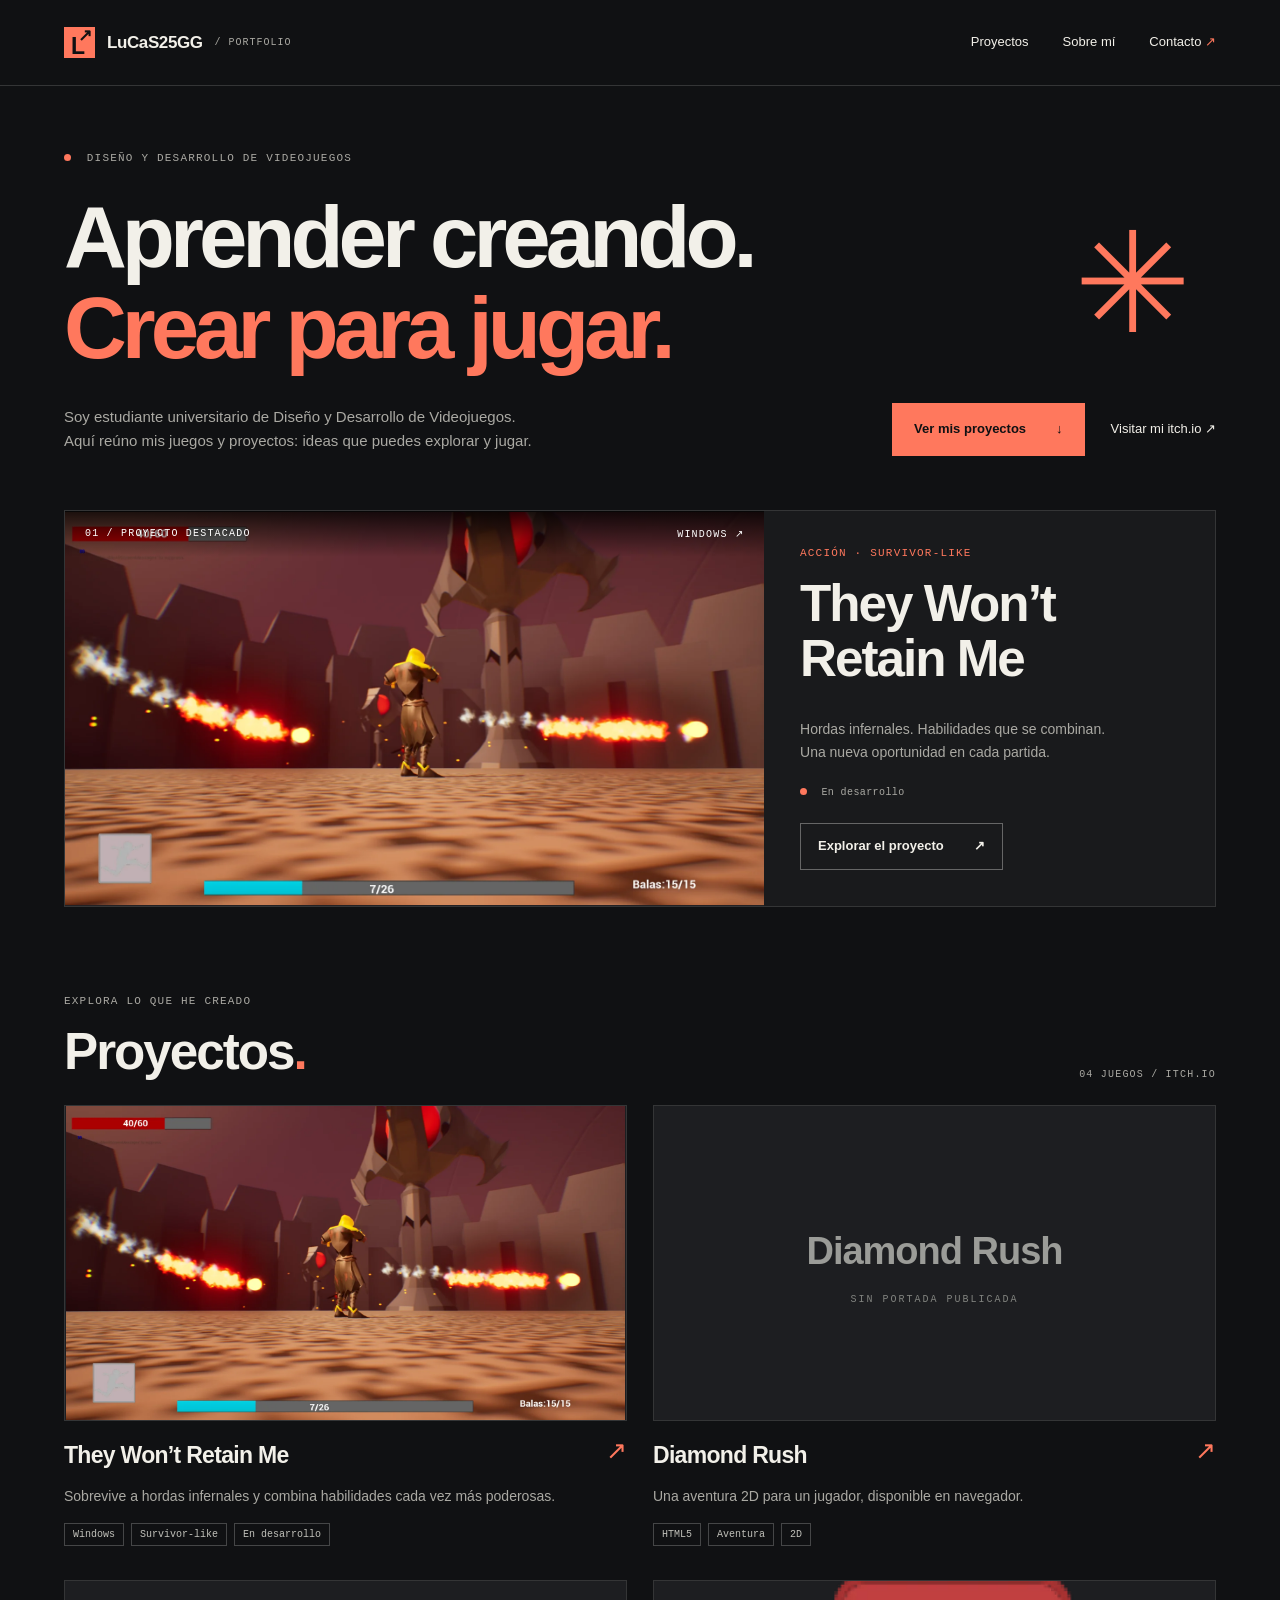
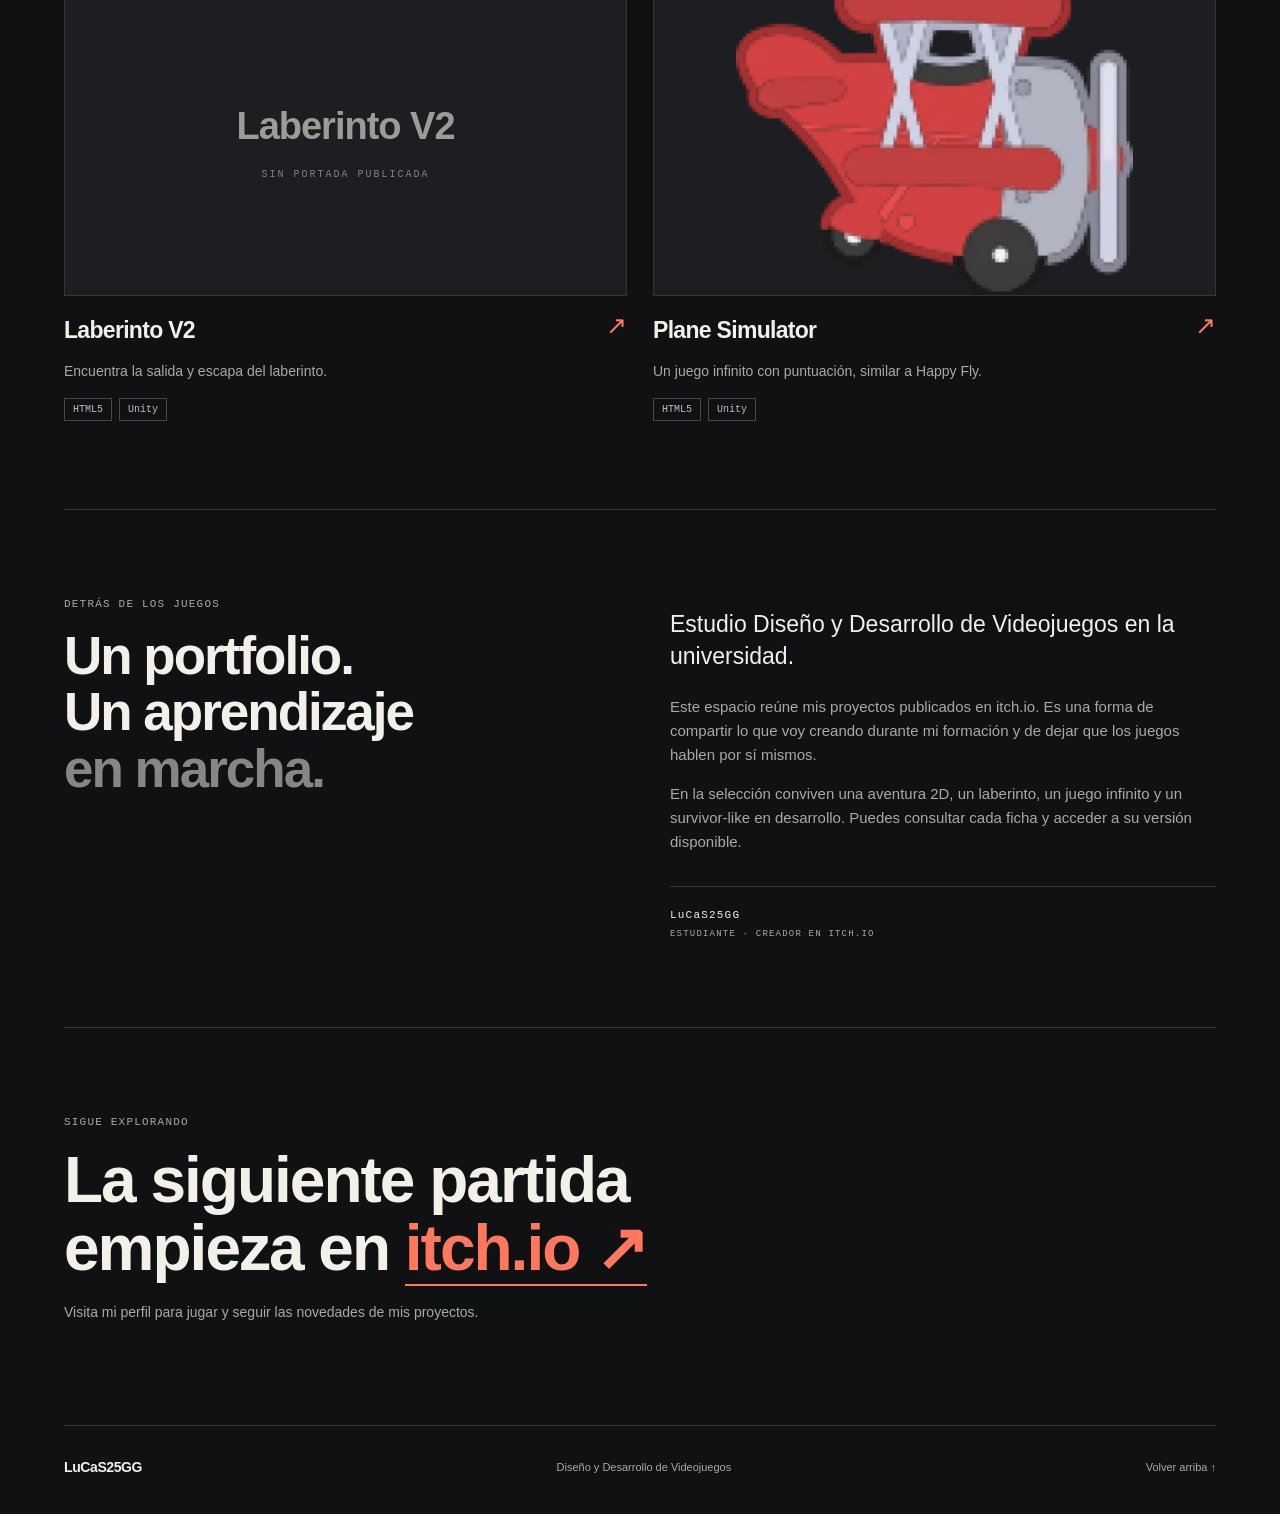
==== index.html @ 10684ffc "Add files via upload" ====
<!doctype html><html lang="es"><head><meta charset="utf-8"><meta name="viewport" content="width=device-width, initial-scale=1"><meta name="theme-color" content="#101113"><title>LuCaS25GG — Diseño y Desarrollo de Videojuegos</title><meta name="description" content="Portfolio de LuCaS25GG, estudiante universitario de Diseño y Desarrollo de Videojuegos. Explora cuatro proyectos y juega en itch.io."><meta property="og:title" content="LuCaS25GG — Portfolio de videojuegos"><meta property="og:description" content="Juegos, ideas y un proceso de aprendizaje en marcha."><meta property="og:type" content="website"><meta property="og:image" content="https://img.itch.zone/aW1nLzI3NTM2OTYxLnBuZw==/315x250%23c/veVWFC.png"><link rel="stylesheet" href="style.css"><script defer src="projects.js"></script><script defer src="app.js"></script></head><body>
<a class="skip" href="#main">Saltar al contenido</a><header><a class="brand" href="#inicio" aria-label="LuCaS25GG, inicio"><span class="mark">L<span>↗</span></span> LuCaS25GG<span class="brand-sub"> / PORTFOLIO</span></a><nav aria-label="Principal"><a href="#proyectos">Proyectos</a><a href="#sobre-mi">Sobre mí</a><a href="#contacto">Contacto <span>↗</span></a></nav></header>
<main id="main"><section id="inicio" class="hero"><div class="eyebrow"><span class="dot"></span> DISEÑO Y DESARROLLO DE VIDEOJUEGOS</div><div class="hero-line"><h1>Aprender creando.<br><em>Crear para jugar.</em></h1><span class="hero-symbol" aria-hidden="true">✳</span></div><div class="hero-bottom"><p>Soy estudiante universitario de Diseño y Desarrollo de Videojuegos. Aquí reúno mis juegos y proyectos: ideas que puedes explorar y jugar.</p><div class="actions"><a class="button" href="#proyectos">Ver mis proyectos <span>↓</span></a><a class="text-link" href="https://lucas25gg.itch.io/" target="_blank" rel="noopener">Visitar mi itch.io ↗</a></div></div></section>
<section class="featured" aria-labelledby="featured-title"><div class="feature-image"><img src="assets/retain.webp" alt="Captura de They Won’t Retain Me" fetchpriority="high"><div class="image-label"><span>01 / PROYECTO DESTACADO</span><span>WINDOWS ↗</span></div></div><div class="feature-copy"><div class="eyebrow">ACCIÓN · SURVIVOR-LIKE</div><h2 id="featured-title">They Won’t <br>Retain Me</h2><p>Hordas infernales. Habilidades que se combinan. Una nueva oportunidad en cada partida.</p><div class="status"><span class="dot"></span> En desarrollo</div><a class="button secondary" href="#proyecto/they-wont-retain-me">Explorar el proyecto <span>↗</span></a></div></section>
<section id="proyectos" class="section"><div class="section-head"><div><div class="eyebrow">EXPLORA LO QUE HE CREADO</div><h2>Proyectos<span class="accent">.</span></h2></div><span class="counter">04 JUEGOS / ITCH.IO</span></div><div id="project-grid" class="grid"></div></section>
<section id="sobre-mi" class="about section"><div><div class="eyebrow">DETRÁS DE LOS JUEGOS</div><h2>Un portfolio. <br>Un aprendizaje <br><span class="muted">en marcha.</span></h2></div><div class="about-text"><p class="lead">Estudio Diseño y Desarrollo de Videojuegos en la universidad.</p><p>Este espacio reúne mis proyectos publicados en itch.io. Es una forma de compartir lo que voy creando durante mi formación y de dejar que los juegos hablen por sí mismos.</p><p>En la selección conviven una aventura 2D, un laberinto, un juego infinito y un survivor-like en desarrollo. Puedes consultar cada ficha y acceder a su versión disponible.</p><div class="about-label">LuCaS25GG <span>ESTUDIANTE · CREADOR EN ITCH.IO</span></div></div></section>
<section id="contacto" class="contact section"><div class="eyebrow">SIGUE EXPLORANDO</div><h2>La siguiente partida<br>empieza en <a href="https://lucas25gg.itch.io/" target="_blank" rel="noopener">itch.io ↗</a></h2><p>Visita mi perfil para jugar y seguir las novedades de mis proyectos.</p></section></main><footer><a class="brand" href="#inicio">LuCaS25GG</a><span>Diseño y Desarrollo de Videojuegos</span><a href="#inicio">Volver arriba ↑</a></footer>
<dialog id="detail" aria-labelledby="detail-title"><button id="close-detail" class="close" aria-label="Cerrar detalle">Cerrar ×</button><div id="detail-content"></div></dialog></body></html>
---- style.css ----
:root{--bg:#101113;--panel:#191a1c;--text:#f2f0e9;--muted:#aaa9a3;--accent:#ff785d;--line:#343536}*{box-sizing:border-box}html{scroll-behavior:smooth;scroll-padding-top:100px}body{margin:0;background:var(--bg);color:var(--text);font-family:Arial,Helvetica,sans-serif;line-height:1.6}a{color:inherit;text-decoration:none}button{font:inherit}a,button{touch-action:manipulation}a:focus-visible,button:focus-visible{outline:3px solid var(--accent);outline-offset:6px}.skip{position:fixed;left:20px;top:-80px;background:var(--accent);color:#101113;z-index:20;padding:10px}.skip:focus{top:10px}header{max-width:1400px;margin:auto;padding:27px 5%;display:flex;align-items:center;justify-content:space-between;border-bottom:1px solid var(--line)}.brand{font-weight:700;font-size:17px;display:flex;align-items:center;gap:12px;letter-spacing:-.4px}.brand-sub{font:10px monospace;color:var(--muted);letter-spacing:1px}.mark{display:inline-block;background:var(--accent);color:var(--bg);width:31px;height:31px;padding:1px 7px;font-size:23px;position:relative}.mark span{position:absolute;right:3px;top:-5px;font-size:17px}nav{display:flex;gap:34px;font-size:13px}nav a:hover,.text-link:hover{color:var(--accent)}nav span{color:var(--accent)}main{max-width:1400px;margin:auto;padding:0 5%}.hero{padding:66px 0 54px}.eyebrow,.counter,.image-label,.status,.about-label{font:11px monospace;letter-spacing:1.2px}.eyebrow{color:var(--muted)}.dot{width:7px;height:7px;background:var(--accent);display:inline-block;border-radius:50%;margin-right:8px}.hero-line{display:flex;justify-content:space-between;align-items:center}h1{font-size:clamp(45px,6.8vw,94px);line-height:1.04;letter-spacing:-5px;font-weight:600;margin:28px 0 30px}h1 em{font-style:normal;color:var(--accent)}.hero-symbol{font-size:140px;color:var(--accent);line-height:1;margin-right:25px}.hero-bottom{display:flex;justify-content:space-between;align-items:center;gap:40px}.hero-bottom p{max-width:480px;color:var(--muted);font-size:15px;margin:0}.actions{display:flex;gap:26px;align-items:center;flex-shrink:0}.button{display:inline-flex;align-items:center;justify-content:space-between;gap:30px;background:var(--accent);color:var(--bg);padding:15px 21px;font-size:13px;font-weight:700;border:1px solid var(--accent);transition:background .2s}.button:hover{background:#ffa28e}.text-link{font-size:13px}.featured{display:grid;grid-template-columns:1.55fr 1fr;background:var(--panel);border:1px solid var(--line)}.feature-image{position:relative;min-width:0;background:#242022;display:flex;align-items:center;overflow:hidden}.feature-image>img{display:block;width:100%;height:auto}.image-label{position:absolute;left:0;right:0;top:0;padding:17px 20px;background:linear-gradient(#000c,transparent);display:flex;justify-content:space-between;color:#fff;font-size:10px}.feature-copy{padding:36px;display:flex;flex-direction:column;align-items:flex-start}.feature-copy .eyebrow{color:var(--accent)}h2{font-size:clamp(32px,4vw,52px);line-height:1.07;letter-spacing:-2px;margin:18px 0}.feature-copy p{font-size:14px;color:var(--muted);max-width:310px}.status{font-size:10px;color:var(--muted);margin:10px 0 25px;letter-spacing:.4px}.secondary{background:transparent;color:var(--text);border-color:#666;padding:12px 17px;margin-top:auto}.secondary:hover{background:#343434}.section{padding:88px 0;border-bottom:1px solid var(--line)}.section-head{display:flex;align-items:flex-end;justify-content:space-between;margin-bottom:25px}.section-head h2{margin-bottom:0}.accent{color:var(--accent)}.counter{color:var(--muted);font-size:10px}.grid{display:grid;grid-template-columns:repeat(2,minmax(0,1fr));gap:34px 26px}.project-card .visual{aspect-ratio:16/9;background:#1d1e21;overflow:hidden;display:flex;align-items:center;justify-content:center;border:1px solid var(--line);position:relative}.visual img{width:100%;height:100%;object-fit:contain;transition:transform .3s}.project-card:hover img{transform:scale(1.025)}.visual .no-cover{font-size:clamp(22px,3vw,38px);font-weight:700;letter-spacing:-1px;color:#9b9c98}.no-cover small{display:block;font:10px monospace;text-align:center;letter-spacing:2px;margin-top:12px;color:#81837f}.project-top{display:flex;justify-content:space-between;gap:10px;align-items:center}.project-top h3{font-size:23px;letter-spacing:-.7px;margin:16px 0 5px}.project-top span{color:var(--accent);font-size:25px}.project-card p{font-size:14px;color:var(--muted);margin:6px 0 15px}.tags{display:flex;gap:7px;flex-wrap:wrap}.tag{font:10px monospace;padding:5px 8px;border:1px solid #454647;color:#c1c1ba}.about{display:grid;grid-template-columns:1fr 1fr;gap:60px}.about h2{font-size:53px}.muted{color:#858782}.about-text{padding-top:10px;color:var(--muted);font-size:15px}.about-text .lead{font-size:23px;color:var(--text);line-height:1.4;margin-top:0}.about-label{border-top:1px solid var(--line);padding-top:22px;margin-top:32px;color:var(--text)}.about-label span{display:block;color:var(--muted);font-size:9px;margin-top:8px}.contact h2{font-size:clamp(32px,5vw,65px)}.contact h2 a{color:var(--accent);border-bottom:2px solid var(--accent)}.contact p{color:var(--muted);font-size:14px}footer{max-width:1400px;margin:auto;padding:30px 5%;display:flex;justify-content:space-between;align-items:center;gap:20px;font-size:11px;color:var(--muted)}footer .brand{color:var(--text);font-size:14px}dialog{background:var(--bg);color:var(--text);border:1px solid #555;width:min(900px,94vw);max-height:90vh;padding:35px}dialog::backdrop{background:#000b;backdrop-filter:blur(7px)}.close{display:block;margin-left:auto;background:none;color:var(--text);border:1px solid #666;padding:7px 14px;cursor:pointer}dialog h2{margin-top:24px}dialog p{color:var(--muted)}dialog img{display:block;max-width:100%;height:auto;margin:20px auto}.detail-section{border-top:1px solid var(--line);padding-top:12px;margin-top:25px}.detail-section h3{font-size:17px}.detail-links{display:flex;gap:20px;align-items:center;flex-wrap:wrap;margin-top:25px}@media(max-width:850px){h1{letter-spacing:-3px}.hero-symbol{font-size:90px}.hero-bottom{align-items:flex-start;flex-direction:column;gap:23px}.featured{grid-template-columns:1fr}.feature-copy{padding:27px}.feature-copy h2 br{display:none}.feature-copy p{max-width:none}.about{gap:35px}.about h2{font-size:40px}.brand-sub{display:none}}@media(max-width:560px){header{padding:20px 5%}nav{gap:16px;font-size:11px}.brand{font-size:14px;gap:7px}.mark{display:none}.hero{padding-top:40px}h1{font-size:45px;letter-spacing:-2.6px}.hero-symbol{display:none}.eyebrow{font-size:9px}.actions{gap:20px;flex-wrap:wrap}.button{font-size:12px}.grid,.about{grid-template-columns:1fr}.section{padding:55px 0}.counter{font-size:8px}.section-head h2{font-size:37px}.about h2 br{display:none}.about h2{font-size:39px}footer{flex-wrap:wrap}footer>span{order:3;width:100%}dialog{padding:20px}.image-label{font-size:8px}}@media(prefers-reduced-motion:reduce){html{scroll-behavior:auto}*{transition:none!important}}
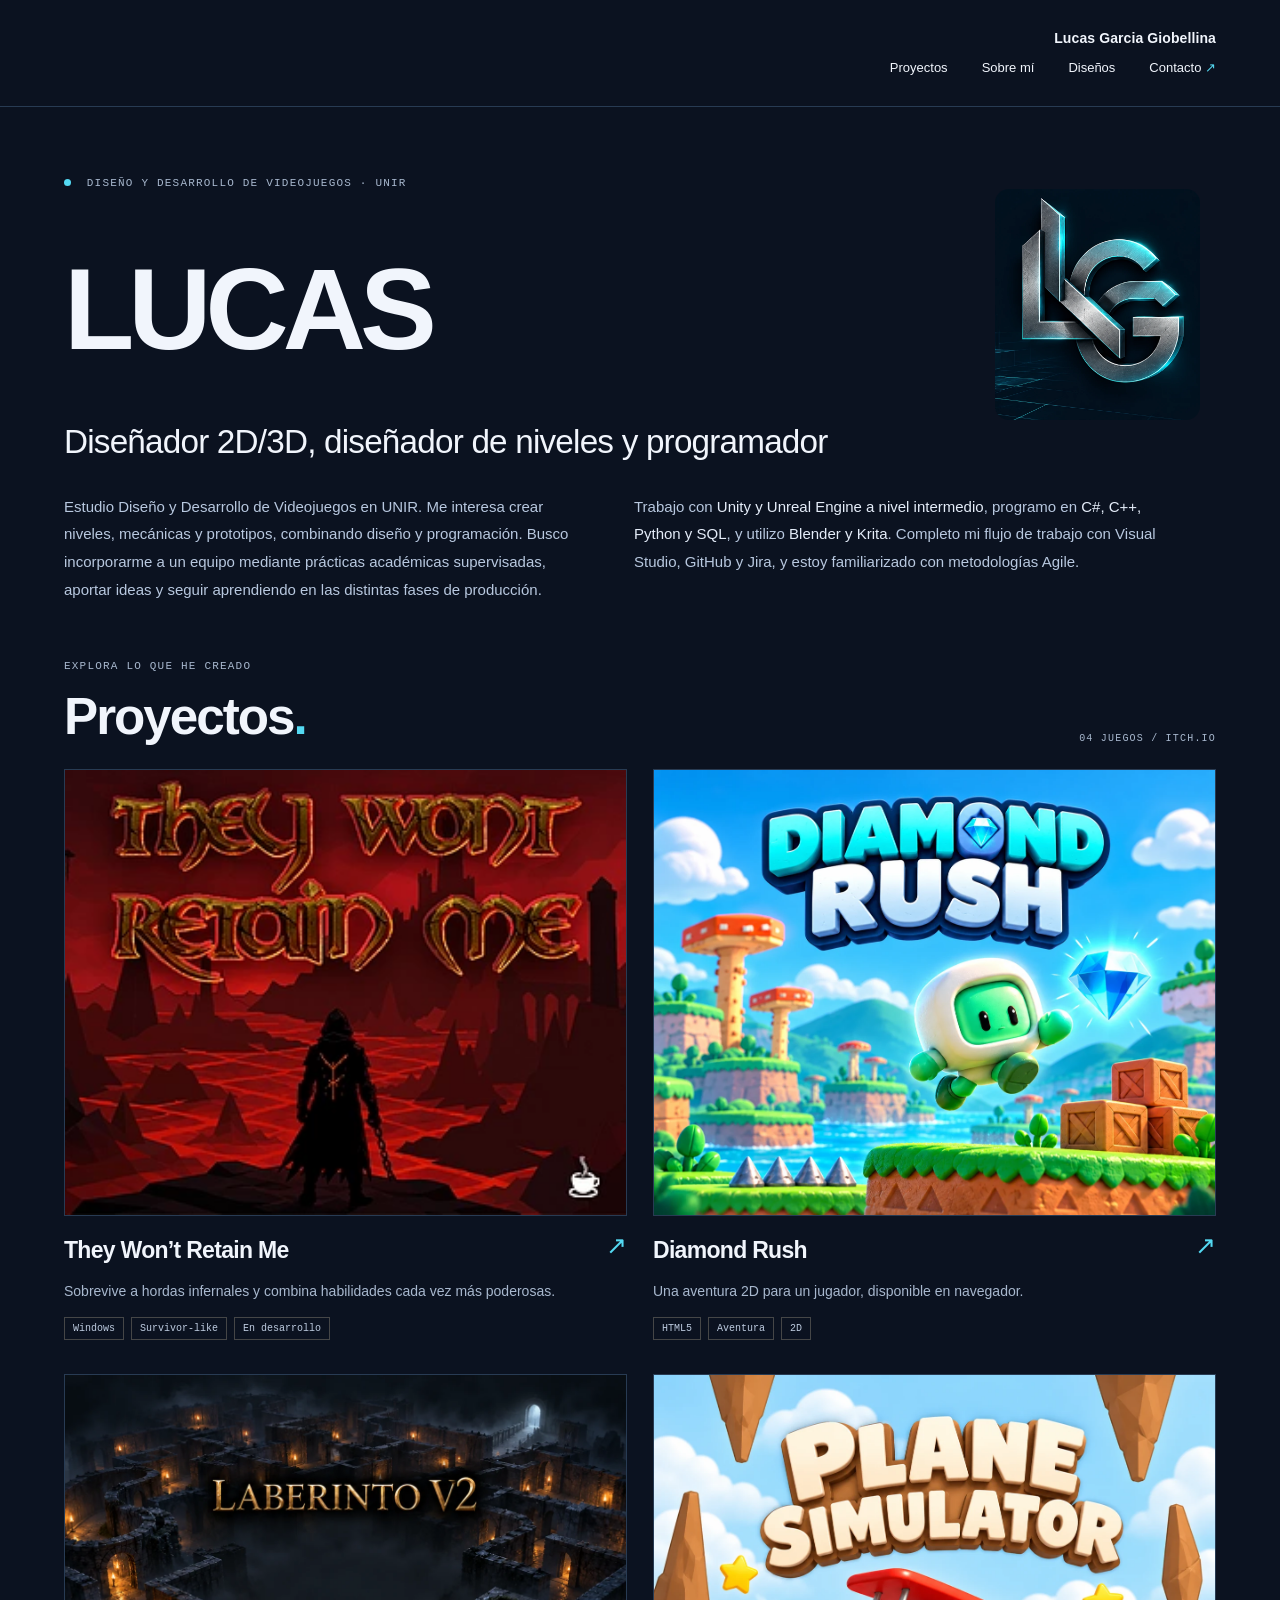
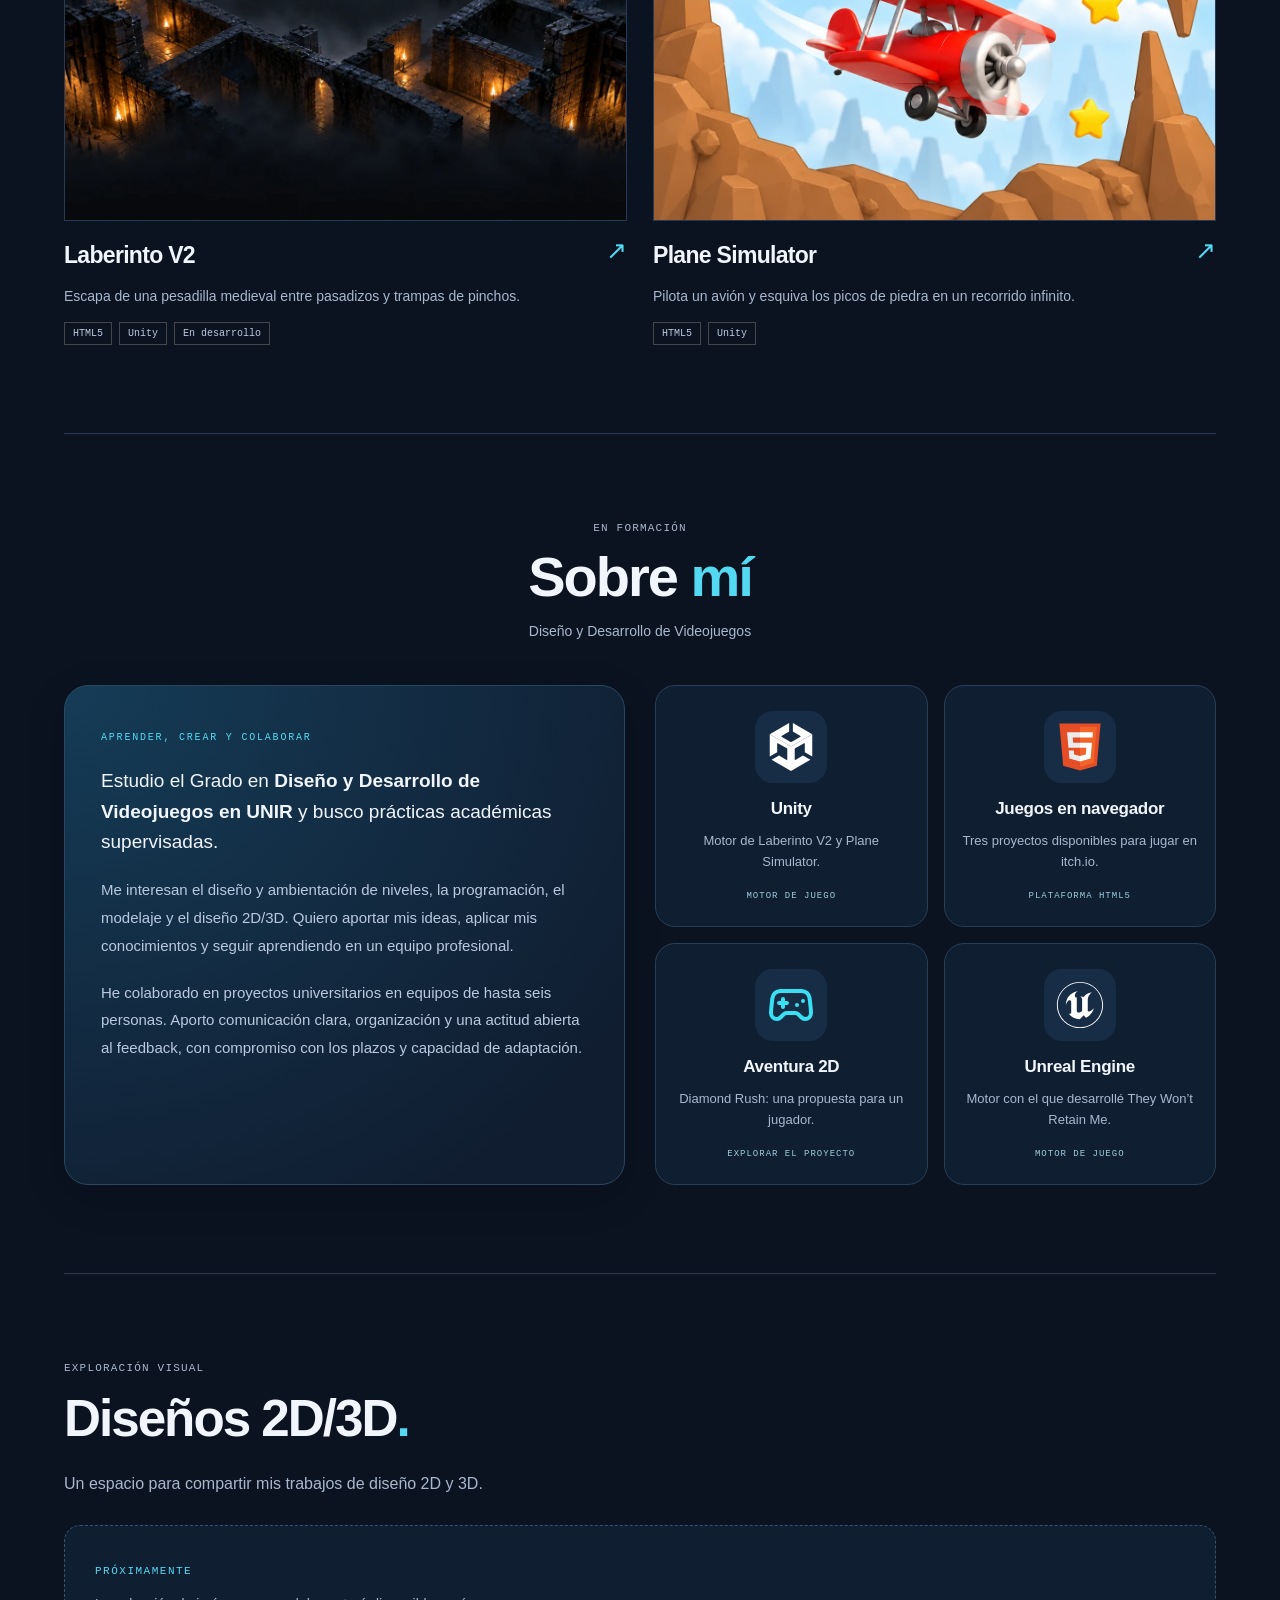
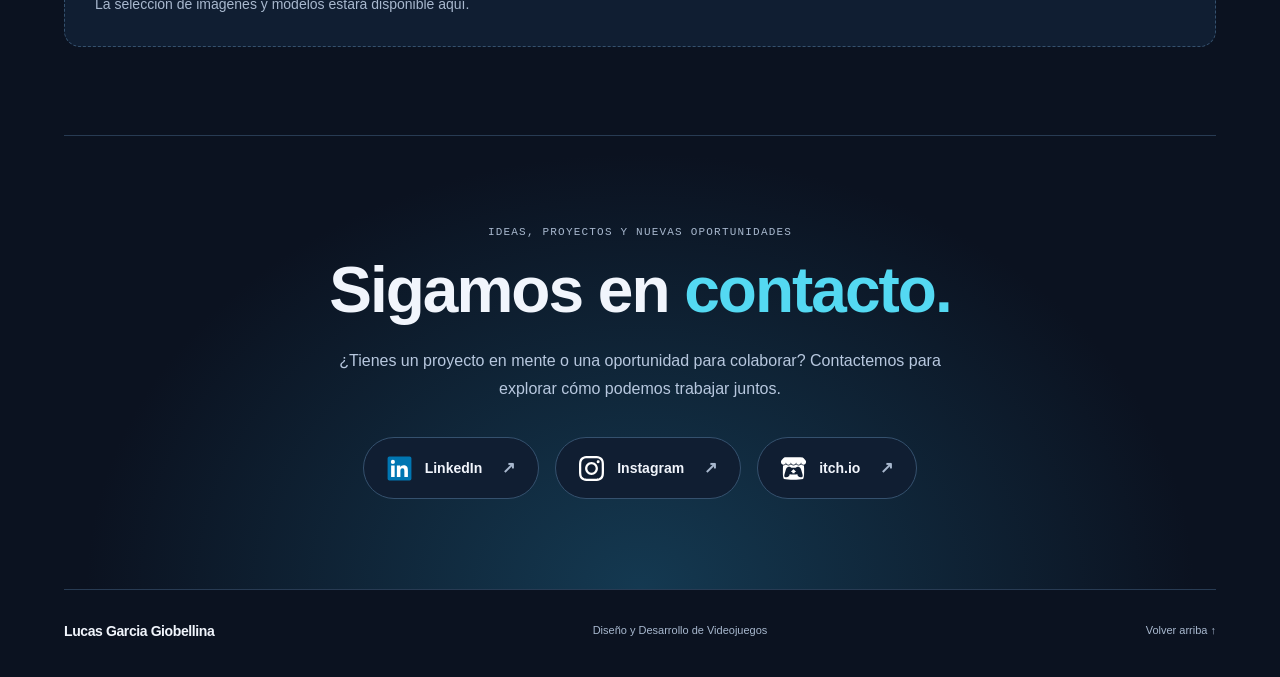
==== commit faa2cd62: "Add files via upload" ====
--- a/index.html
+++ b/index.html
@@ -1,8 +1,15 @@
-<!doctype html><html lang="es"><head><meta charset="utf-8"><meta name="viewport" content="width=device-width, initial-scale=1"><meta name="theme-color" content="#101113"><title>LuCaS25GG — Diseño y Desarrollo de Videojuegos</title><meta name="description" content="Portfolio de LuCaS25GG, estudiante universitario de Diseño y Desarrollo de Videojuegos. Explora cuatro proyectos y juega en itch.io."><meta property="og:title" content="LuCaS25GG — Portfolio de videojuegos"><meta property="og:description" content="Juegos, ideas y un proceso de aprendizaje en marcha."><meta property="og:type" content="website"><meta property="og:image" content="https://img.itch.zone/aW1nLzI3NTM2OTYxLnBuZw==/315x250%23c/veVWFC.png"><link rel="stylesheet" href="style.css"><script defer src="projects.js"></script><script defer src="app.js"></script></head><body>
-<a class="skip" href="#main">Saltar al contenido</a><header><a class="brand" href="#inicio" aria-label="LuCaS25GG, inicio"><span class="mark">L<span>↗</span></span> LuCaS25GG<span class="brand-sub"> / PORTFOLIO</span></a><nav aria-label="Principal"><a href="#proyectos">Proyectos</a><a href="#sobre-mi">Sobre mí</a><a href="#contacto">Contacto <span>↗</span></a></nav></header>
-<main id="main"><section id="inicio" class="hero"><div class="eyebrow"><span class="dot"></span> DISEÑO Y DESARROLLO DE VIDEOJUEGOS</div><div class="hero-line"><h1>Aprender creando.<br><em>Crear para jugar.</em></h1><span class="hero-symbol" aria-hidden="true">✳</span></div><div class="hero-bottom"><p>Soy estudiante universitario de Diseño y Desarrollo de Videojuegos. Aquí reúno mis juegos y proyectos: ideas que puedes explorar y jugar.</p><div class="actions"><a class="button" href="#proyectos">Ver mis proyectos <span>↓</span></a><a class="text-link" href="https://lucas25gg.itch.io/" target="_blank" rel="noopener">Visitar mi itch.io ↗</a></div></div></section>
-<section class="featured" aria-labelledby="featured-title"><div class="feature-image"><img src="assets/retain.webp" alt="Captura de They Won’t Retain Me" fetchpriority="high"><div class="image-label"><span>01 / PROYECTO DESTACADO</span><span>WINDOWS ↗</span></div></div><div class="feature-copy"><div class="eyebrow">ACCIÓN · SURVIVOR-LIKE</div><h2 id="featured-title">They Won’t <br>Retain Me</h2><p>Hordas infernales. Habilidades que se combinan. Una nueva oportunidad en cada partida.</p><div class="status"><span class="dot"></span> En desarrollo</div><a class="button secondary" href="#proyecto/they-wont-retain-me">Explorar el proyecto <span>↗</span></a></div></section>
+<!doctype html><html lang="es"><head><meta charset="utf-8"><meta name="viewport" content="width=device-width, initial-scale=1"><meta name="theme-color" content="#0b1220"><title>Lucas Garcia Giobellina — Diseño y Desarrollo de Videojuegos</title><meta name="description" content="Portfolio de Lucas Garcia Giobellina, estudiante universitario de Diseño y Desarrollo de Videojuegos. Explora cuatro proyectos y juega en itch.io."><meta property="og:title" content="Lucas Garcia Giobellina — Portfolio de videojuegos"><meta property="og:description" content="Juegos, ideas y un proceso de aprendizaje en marcha."><meta property="og:type" content="website"><meta property="og:image" content="https://img.itch.zone/aW1nLzI3NTM2OTYxLnBuZw==/315x250%23c/veVWFC.png"><link rel="stylesheet" href="style.css"><script defer src="projects.js"></script><script defer src="app.js"></script></head><body>
+<a class="skip" href="#main">Saltar al contenido</a><header><div class="header-right"><span class="header-fullname">Lucas Garcia Giobellina</span><nav aria-label="Principal"><a href="#proyectos">Proyectos</a><a href="sobre-mi.html">Sobre mí</a><a href="#disenos">Diseños</a><a href="#contacto">Contacto <span>↗</span></a></nav></div></header>
+<main id="main"><section id="inicio" class="hero hero-profile" aria-labelledby="intro-title"><div class="eyebrow"><span class="dot"></span> DISEÑO Y DESARROLLO DE VIDEOJUEGOS · UNIR</div><div class="hero-line"><h1 id="intro-title">LUCAS</h1><img class="hero-personal-logo" src="assets/lucas-logo-metal.webp" alt="Logotipo LG metálico de Lucas Garcia Giobellina, con iluminación cian" width="273" height="307"></div><p class="hero-role">Diseñador 2D/3D, diseñador de niveles y programador</p><div class="hero-intro"><p>Estudio Diseño y Desarrollo de Videojuegos en UNIR. Me interesa crear niveles, mecánicas y prototipos, combinando diseño y programación. Busco incorporarme a un equipo mediante prácticas académicas supervisadas, aportar ideas y seguir aprendiendo en las distintas fases de producción.</p><p>Trabajo con <strong>Unity y Unreal Engine a nivel intermedio</strong>, programo en <strong>C#, C++, Python y SQL</strong>, y utilizo <strong>Blender y Krita</strong>. Completo mi flujo de trabajo con Visual Studio, GitHub y Jira, y estoy familiarizado con metodologías Agile.</p></div></section>
+
+
 <section id="proyectos" class="section"><div class="section-head"><div><div class="eyebrow">EXPLORA LO QUE HE CREADO</div><h2>Proyectos<span class="accent">.</span></h2></div><span class="counter">04 JUEGOS / ITCH.IO</span></div><div id="project-grid" class="grid"></div></section>
-<section id="sobre-mi" class="about section"><div><div class="eyebrow">DETRÁS DE LOS JUEGOS</div><h2>Un portfolio. <br>Un aprendizaje <br><span class="muted">en marcha.</span></h2></div><div class="about-text"><p class="lead">Estudio Diseño y Desarrollo de Videojuegos en la universidad.</p><p>Este espacio reúne mis proyectos publicados en itch.io. Es una forma de compartir lo que voy creando durante mi formación y de dejar que los juegos hablen por sí mismos.</p><p>En la selección conviven una aventura 2D, un laberinto, un juego infinito y un survivor-like en desarrollo. Puedes consultar cada ficha y acceder a su versión disponible.</p><div class="about-label">LuCaS25GG <span>ESTUDIANTE · CREADOR EN ITCH.IO</span></div></div></section>
-<section id="contacto" class="contact section"><div class="eyebrow">SIGUE EXPLORANDO</div><h2>La siguiente partida<br>empieza en <a href="https://lucas25gg.itch.io/" target="_blank" rel="noopener">itch.io ↗</a></h2><p>Visita mi perfil para jugar y seguir las novedades de mis proyectos.</p></section></main><footer><a class="brand" href="#inicio">LuCaS25GG</a><span>Diseño y Desarrollo de Videojuegos</span><a href="#inicio">Volver arriba ↑</a></footer>
+<section id="sobre-mi" class="about-v2 section" aria-labelledby="about-title">
+<div class="about-heading"><div class="eyebrow">EN FORMACIÓN</div><h2 id="about-title">Sobre <span>mí</span></h2><p>Diseño y Desarrollo de Videojuegos</p></div>
+<div class="about-layout"><div class="about-bio"><span class="about-kicker">APRENDER, CREAR Y COLABORAR</span><p class="about-intro">Estudio el Grado en <strong>Diseño y Desarrollo de Videojuegos en UNIR</strong> y busco prácticas académicas supervisadas.</p><p>Me interesan el diseño y ambientación de niveles, la programación, el modelaje y el diseño 2D/3D. Quiero aportar mis ideas, aplicar mis conocimientos y seguir aprendiendo en un equipo profesional.</p><p>He colaborado en proyectos universitarios en equipos de hasta seis personas. Aporto comunicación clara, organización y una actitud abierta al feedback, con compromiso con los plazos y capacidad de adaptación.</p></div>
+<div class="about-areas" aria-label="Tecnologías y propuestas presentes en mis proyectos"><article class="area-card"><span class="area-icon"><img class="engine-logo" src="assets/unity.svg" alt="Logotipo de Unity" width="48" height="48"></span><h3>Unity</h3><p>Motor de Laberinto V2 y Plane Simulator.</p><span class="area-foot">MOTOR DE JUEGO</span></article><article class="area-card"><span class="area-icon"><img src="assets/html5.svg" alt="Logotipo de HTML5" width="48" height="48"></span><h3>Juegos en navegador</h3><p>Tres proyectos disponibles para jugar en itch.io.</p><span class="area-foot">PLATAFORMA HTML5</span></article><article class="area-card"><span class="area-icon"><img class="game-logo" src="assets/gamepad.svg" alt="Icono de mando de videojuegos" width="48" height="48"></span><h3>Aventura 2D</h3><p>Diamond Rush: una propuesta para un jugador.</p><span class="area-foot">EXPLORAR EL PROYECTO</span></article><article class="area-card"><span class="area-icon"><img class="engine-logo" src="assets/unreal.svg" alt="Logotipo de Unreal Engine" width="48" height="48"></span><h3>Unreal Engine</h3><p>Motor con el que desarrollé They Won’t Retain Me.</p><span class="area-foot">MOTOR DE JUEGO</span></article></div></div></section>
+
+<section id="disenos" class="designs section" aria-labelledby="designs-title"><div class="section-head"><div><div class="eyebrow">EXPLORACIÓN VISUAL</div><h2 id="designs-title">Diseños 2D/3D<span class="accent">.</span></h2></div></div><p class="designs-intro">Un espacio para compartir mis trabajos de diseño 2D y 3D.</p><div class="designs-pending"><span class="designs-label">PRÓXIMAMENTE</span><p>La selección de imágenes y modelos estará disponible aquí.</p></div><div id="design-gallery" class="grid"></div></section>
+<section id="contacto" class="contact-v2 section" aria-labelledby="contact-title"><div class="eyebrow">IDEAS, PROYECTOS Y NUEVAS OPORTUNIDADES</div><h2 id="contact-title">Sigamos en <span>contacto.</span></h2><p>¿Tienes un proyecto en mente o una oportunidad para colaborar? Contactemos para explorar cómo podemos trabajar juntos.</p><div class="social-links" aria-label="Mis perfiles"><a class="social-link social-linkedin" href="https://www.linkedin.com/in/lucasggiobe/" target="_blank" rel="noopener noreferrer"><img src="assets/linkedin.svg" width="25" height="25" alt=""><span>LinkedIn</span><span class="social-arrow" aria-hidden="true">↗</span></a><a class="social-link social-instagram" href="https://www.instagram.com/lucas.garcia.giobe/" target="_blank" rel="noopener noreferrer"><img src="assets/instagram.svg" width="25" height="25" alt=""><span>Instagram</span><span class="social-arrow" aria-hidden="true">↗</span></a><a class="social-link social-itch" href="https://lucas25gg.itch.io/" target="_blank" rel="noopener noreferrer"><img src="assets/itchio.svg" width="25" height="25" alt=""><span>itch.io</span><span class="social-arrow" aria-hidden="true">↗</span></a></div></section>
+</main><footer><a class="brand" href="#inicio">Lucas Garcia Giobellina</a><span>Diseño y Desarrollo de Videojuegos</span><a href="#inicio">Volver arriba ↑</a></footer>
 <dialog id="detail" aria-labelledby="detail-title"><button id="close-detail" class="close" aria-label="Cerrar detalle">Cerrar ×</button><div id="detail-content"></div></dialog></body></html>
--- a/style.css
+++ b/style.css
@@ -1 +1,33 @@
-:root{--bg:#101113;--panel:#191a1c;--text:#f2f0e9;--muted:#aaa9a3;--accent:#ff785d;--line:#343536}*{box-sizing:border-box}html{scroll-behavior:smooth;scroll-padding-top:100px}body{margin:0;background:var(--bg);color:var(--text);font-family:Arial,Helvetica,sans-serif;line-height:1.6}a{color:inherit;text-decoration:none}button{font:inherit}a,button{touch-action:manipulation}a:focus-visible,button:focus-visible{outline:3px solid var(--accent);outline-offset:6px}.skip{position:fixed;left:20px;top:-80px;background:var(--accent);color:#101113;z-index:20;padding:10px}.skip:focus{top:10px}header{max-width:1400px;margin:auto;padding:27px 5%;display:flex;align-items:center;justify-content:space-between;border-bottom:1px solid var(--line)}.brand{font-weight:700;font-size:17px;display:flex;align-items:center;gap:12px;letter-spacing:-.4px}.brand-sub{font:10px monospace;color:var(--muted);letter-spacing:1px}.mark{display:inline-block;background:var(--accent);color:var(--bg);width:31px;height:31px;padding:1px 7px;font-size:23px;position:relative}.mark span{position:absolute;right:3px;top:-5px;font-size:17px}nav{display:flex;gap:34px;font-size:13px}nav a:hover,.text-link:hover{color:var(--accent)}nav span{color:var(--accent)}main{max-width:1400px;margin:auto;padding:0 5%}.hero{padding:66px 0 54px}.eyebrow,.counter,.image-label,.status,.about-label{font:11px monospace;letter-spacing:1.2px}.eyebrow{color:var(--muted)}.dot{width:7px;height:7px;background:var(--accent);display:inline-block;border-radius:50%;margin-right:8px}.hero-line{display:flex;justify-content:space-between;align-items:center}h1{font-size:clamp(45px,6.8vw,94px);line-height:1.04;letter-spacing:-5px;font-weight:600;margin:28px 0 30px}h1 em{font-style:normal;color:var(--accent)}.hero-symbol{font-size:140px;color:var(--accent);line-height:1;margin-right:25px}.hero-bottom{display:flex;justify-content:space-between;align-items:center;gap:40px}.hero-bottom p{max-width:480px;color:var(--muted);font-size:15px;margin:0}.actions{display:flex;gap:26px;align-items:center;flex-shrink:0}.button{display:inline-flex;align-items:center;justify-content:space-between;gap:30px;background:var(--accent);color:var(--bg);padding:15px 21px;font-size:13px;font-weight:700;border:1px solid var(--accent);transition:background .2s}.button:hover{background:#ffa28e}.text-link{font-size:13px}.featured{display:grid;grid-template-columns:1.55fr 1fr;background:var(--panel);border:1px solid var(--line)}.feature-image{position:relative;min-width:0;background:#242022;display:flex;align-items:center;overflow:hidden}.feature-image>img{display:block;width:100%;height:auto}.image-label{position:absolute;left:0;right:0;top:0;padding:17px 20px;background:linear-gradient(#000c,transparent);display:flex;justify-content:space-between;color:#fff;font-size:10px}.feature-copy{padding:36px;display:flex;flex-direction:column;align-items:flex-start}.feature-copy .eyebrow{color:var(--accent)}h2{font-size:clamp(32px,4vw,52px);line-height:1.07;letter-spacing:-2px;margin:18px 0}.feature-copy p{font-size:14px;color:var(--muted);max-width:310px}.status{font-size:10px;color:var(--muted);margin:10px 0 25px;letter-spacing:.4px}.secondary{background:transparent;color:var(--text);border-color:#666;padding:12px 17px;margin-top:auto}.secondary:hover{background:#343434}.section{padding:88px 0;border-bottom:1px solid var(--line)}.section-head{display:flex;align-items:flex-end;justify-content:space-between;margin-bottom:25px}.section-head h2{margin-bottom:0}.accent{color:var(--accent)}.counter{color:var(--muted);font-size:10px}.grid{display:grid;grid-template-columns:repeat(2,minmax(0,1fr));gap:34px 26px}.project-card .visual{aspect-ratio:16/9;background:#1d1e21;overflow:hidden;display:flex;align-items:center;justify-content:center;border:1px solid var(--line);position:relative}.visual img{width:100%;height:100%;object-fit:contain;transition:transform .3s}.project-card:hover img{transform:scale(1.025)}.visual .no-cover{font-size:clamp(22px,3vw,38px);font-weight:700;letter-spacing:-1px;color:#9b9c98}.no-cover small{display:block;font:10px monospace;text-align:center;letter-spacing:2px;margin-top:12px;color:#81837f}.project-top{display:flex;justify-content:space-between;gap:10px;align-items:center}.project-top h3{font-size:23px;letter-spacing:-.7px;margin:16px 0 5px}.project-top span{color:var(--accent);font-size:25px}.project-card p{font-size:14px;color:var(--muted);margin:6px 0 15px}.tags{display:flex;gap:7px;flex-wrap:wrap}.tag{font:10px monospace;padding:5px 8px;border:1px solid #454647;color:#c1c1ba}.about{display:grid;grid-template-columns:1fr 1fr;gap:60px}.about h2{font-size:53px}.muted{color:#858782}.about-text{padding-top:10px;color:var(--muted);font-size:15px}.about-text .lead{font-size:23px;color:var(--text);line-height:1.4;margin-top:0}.about-label{border-top:1px solid var(--line);padding-top:22px;margin-top:32px;color:var(--text)}.about-label span{display:block;color:var(--muted);font-size:9px;margin-top:8px}.contact h2{font-size:clamp(32px,5vw,65px)}.contact h2 a{color:var(--accent);border-bottom:2px solid var(--accent)}.contact p{color:var(--muted);font-size:14px}footer{max-width:1400px;margin:auto;padding:30px 5%;display:flex;justify-content:space-between;align-items:center;gap:20px;font-size:11px;color:var(--muted)}footer .brand{color:var(--text);font-size:14px}dialog{background:var(--bg);color:var(--text);border:1px solid #555;width:min(900px,94vw);max-height:90vh;padding:35px}dialog::backdrop{background:#000b;backdrop-filter:blur(7px)}.close{display:block;margin-left:auto;background:none;color:var(--text);border:1px solid #666;padding:7px 14px;cursor:pointer}dialog h2{margin-top:24px}dialog p{color:var(--muted)}dialog img{display:block;max-width:100%;height:auto;margin:20px auto}.detail-section{border-top:1px solid var(--line);padding-top:12px;margin-top:25px}.detail-section h3{font-size:17px}.detail-links{display:flex;gap:20px;align-items:center;flex-wrap:wrap;margin-top:25px}@media(max-width:850px){h1{letter-spacing:-3px}.hero-symbol{font-size:90px}.hero-bottom{align-items:flex-start;flex-direction:column;gap:23px}.featured{grid-template-columns:1fr}.feature-copy{padding:27px}.feature-copy h2 br{display:none}.feature-copy p{max-width:none}.about{gap:35px}.about h2{font-size:40px}.brand-sub{display:none}}@media(max-width:560px){header{padding:20px 5%}nav{gap:16px;font-size:11px}.brand{font-size:14px;gap:7px}.mark{display:none}.hero{padding-top:40px}h1{font-size:45px;letter-spacing:-2.6px}.hero-symbol{display:none}.eyebrow{font-size:9px}.actions{gap:20px;flex-wrap:wrap}.button{font-size:12px}.grid,.about{grid-template-columns:1fr}.section{padding:55px 0}.counter{font-size:8px}.section-head h2{font-size:37px}.about h2 br{display:none}.about h2{font-size:39px}footer{flex-wrap:wrap}footer>span{order:3;width:100%}dialog{padding:20px}.image-label{font-size:8px}}@media(prefers-reduced-motion:reduce){html{scroll-behavior:auto}*{transition:none!important}}
+:root{--bg:#0b1220;--panel:#121f33;--text:#f1f5fc;--muted:#a8b8ce;--accent:#54d9f2;--line:#283b53}*{box-sizing:border-box}html{scroll-behavior:smooth;scroll-padding-top:100px}body{margin:0;background:var(--bg);color:var(--text);font-family:Arial,Helvetica,sans-serif;line-height:1.6}a{color:inherit;text-decoration:none}button{font:inherit}a,button{touch-action:manipulation}a:focus-visible,button:focus-visible{outline:3px solid var(--accent);outline-offset:6px}.skip{position:fixed;left:20px;top:-80px;background:var(--accent);color:#0b1220;z-index:20;padding:10px}.skip:focus{top:10px}header{max-width:1400px;margin:auto;padding:27px 5%;display:flex;align-items:center;justify-content:space-between;border-bottom:1px solid var(--line)}.brand{font-weight:700;font-size:17px;display:flex;align-items:center;gap:12px;letter-spacing:-.4px}.brand-sub{font:10px monospace;color:var(--muted);letter-spacing:1px}.mark{display:inline-block;background:var(--accent);color:var(--bg);width:31px;height:31px;padding:1px 7px;font-size:23px;position:relative}.mark span{position:absolute;right:3px;top:-5px;font-size:17px}nav{display:flex;gap:34px;font-size:13px}nav a:hover,.text-link:hover{color:var(--accent)}nav span{color:var(--accent)}main{max-width:1400px;margin:auto;padding:0 5%}.hero{padding:66px 0 54px}.eyebrow,.counter,.image-label,.status,.about-label{font:11px monospace;letter-spacing:1.2px}.eyebrow{color:var(--muted)}.dot{width:7px;height:7px;background:var(--accent);display:inline-block;border-radius:50%;margin-right:8px}.hero-line{display:flex;justify-content:space-between;align-items:center}h1{font-size:clamp(45px,6.8vw,94px);line-height:1.04;letter-spacing:-5px;font-weight:600;margin:28px 0 30px}h1 em{font-style:normal;color:var(--accent)}.hero-symbol{font-size:140px;color:var(--accent);line-height:1;margin-right:25px}.hero-bottom{display:flex;justify-content:space-between;align-items:center;gap:40px}.hero-bottom p{max-width:480px;color:var(--muted);font-size:15px;margin:0}.actions{display:flex;gap:26px;align-items:center;flex-shrink:0}.button{display:inline-flex;align-items:center;justify-content:space-between;gap:30px;background:var(--accent);color:var(--bg);padding:15px 21px;font-size:13px;font-weight:700;border:1px solid var(--accent);transition:background .2s}.button:hover{background:#91e9f8}.text-link{font-size:13px}.featured{display:grid;grid-template-columns:1.55fr 1fr;background:var(--panel);border:1px solid var(--line)}.feature-image{position:relative;min-width:0;background:#16263c;display:flex;align-items:center;overflow:hidden}.feature-image>img{display:block;width:100%;height:auto}.image-label{position:absolute;left:0;right:0;top:0;padding:17px 20px;background:linear-gradient(#000c,transparent);display:flex;justify-content:space-between;color:#fff;font-size:10px}.feature-copy{padding:36px;display:flex;flex-direction:column;align-items:flex-start}.feature-copy .eyebrow{color:var(--accent)}h2{font-size:clamp(32px,4vw,52px);line-height:1.07;letter-spacing:-2px;margin:18px 0}.feature-copy p{font-size:14px;color:var(--muted);max-width:310px}.status{font-size:10px;color:var(--muted);margin:10px 0 25px;letter-spacing:.4px}.secondary{background:transparent;color:var(--text);border-color:#666;padding:12px 17px;margin-top:auto}.secondary:hover{background:#343434}.section{padding:88px 0;border-bottom:1px solid var(--line)}.section-head{display:flex;align-items:flex-end;justify-content:space-between;margin-bottom:25px}.section-head h2{margin-bottom:0}.accent{color:var(--accent)}.counter{color:var(--muted);font-size:10px}.grid{display:grid;grid-template-columns:repeat(2,minmax(0,1fr));gap:34px 26px}.project-card .visual{aspect-ratio:16/9;background:#112039;overflow:hidden;display:flex;align-items:center;justify-content:center;border:1px solid var(--line);position:relative}.visual img{width:100%;height:100%;object-fit:contain;transition:transform .3s}.project-card:hover img{transform:scale(1.025)}.visual .no-cover{font-size:clamp(22px,3vw,38px);font-weight:700;letter-spacing:-1px;color:#9b9c98}.no-cover small{display:block;font:10px monospace;text-align:center;letter-spacing:2px;margin-top:12px;color:#81837f}.project-top{display:flex;justify-content:space-between;gap:10px;align-items:center}.project-top h3{font-size:23px;letter-spacing:-.7px;margin:16px 0 5px}.project-top span{color:var(--accent);font-size:25px}.project-card p{font-size:14px;color:var(--muted);margin:6px 0 15px}.tags{display:flex;gap:7px;flex-wrap:wrap}.tag{font:10px monospace;padding:5px 8px;border:1px solid #454647;color:#becce0}.about{display:grid;grid-template-columns:1fr 1fr;gap:60px}.about h2{font-size:53px}.muted{color:#91a5c0}.about-text{padding-top:10px;color:var(--muted);font-size:15px}.about-text .lead{font-size:23px;color:var(--text);line-height:1.4;margin-top:0}.about-label{border-top:1px solid var(--line);padding-top:22px;margin-top:32px;color:var(--text)}.about-label span{display:block;color:var(--muted);font-size:9px;margin-top:8px}.contact h2{font-size:clamp(32px,5vw,65px)}.contact h2 a{color:var(--accent);border-bottom:2px solid var(--accent)}.contact p{color:var(--muted);font-size:14px}footer{max-width:1400px;margin:auto;padding:30px 5%;display:flex;justify-content:space-between;align-items:center;gap:20px;font-size:11px;color:var(--muted)}footer .brand{color:var(--text);font-size:14px}dialog{background:var(--bg);color:var(--text);border:1px solid #555;width:min(900px,94vw);max-height:90vh;padding:35px}dialog::backdrop{background:#000b;backdrop-filter:blur(7px)}.close{display:block;margin-left:auto;background:none;color:var(--text);border:1px solid #666;padding:7px 14px;cursor:pointer}dialog h2{margin-top:24px}dialog p{color:var(--muted)}dialog img{display:block;max-width:100%;height:auto;margin:20px auto}.detail-section{border-top:1px solid var(--line);padding-top:12px;margin-top:25px}.detail-section h3{font-size:17px}.detail-links{display:flex;gap:20px;align-items:center;flex-wrap:wrap;margin-top:25px}@media(max-width:850px){h1{letter-spacing:-3px}.hero-symbol{font-size:90px}.hero-bottom{align-items:flex-start;flex-direction:column;gap:23px}.featured{grid-template-columns:1fr}.feature-copy{padding:27px}.feature-copy h2 br{display:none}.feature-copy p{max-width:none}.about{gap:35px}.about h2{font-size:40px}.brand-sub{display:none}}@media(max-width:560px){header{padding:20px 5%}nav{gap:16px;font-size:11px}.brand{font-size:14px;gap:7px}.mark{display:none}.hero{padding-top:40px}h1{font-size:45px;letter-spacing:-2.6px}.hero-symbol{display:none}.eyebrow{font-size:9px}.actions{gap:20px;flex-wrap:wrap}.button{font-size:12px}.grid,.about{grid-template-columns:1fr}.section{padding:55px 0}.counter{font-size:8px}.section-head h2{font-size:37px}.about h2 br{display:none}.about h2{font-size:39px}footer{flex-wrap:wrap}footer>span{order:3;width:100%}dialog{padding:20px}.image-label{font-size:8px}}@media(prefers-reduced-motion:reduce){html{scroll-behavior:auto}*{transition:none!important}}
+
+/* Sobre mí: biografía y cuadrícula de tecnologías y proyectos */
+.about-v2{position:relative}.about-heading{text-align:center;margin-bottom:42px}.about-heading h2{font-size:56px;margin:13px 0}.about-heading h2 span{color:var(--accent)}.about-heading>p{color:var(--muted);font-size:14px;margin:12px 0}.about-layout{display:grid;grid-template-columns:1fr 1fr;gap:30px;align-items:stretch}.about-bio{padding:36px;border:1px solid #28485f;border-radius:24px;background:radial-gradient(ellipse at top left,#173653,transparent 85%),#101d30;box-shadow:0 12px 40px #0002}.about-kicker{font:10px monospace;letter-spacing:1.8px;color:var(--accent)}.about-bio p{color:#bac9df;font-size:15px;line-height:1.85;margin:19px 0}.about-bio .about-intro{font-size:19px;color:var(--text);line-height:1.6}.about-bio strong{font-weight:600;color:var(--text)}.about-bio .button{margin-top:16px;border-radius:30px;font-size:12px}.about-areas{display:grid;grid-template-columns:repeat(2,minmax(0,1fr));gap:16px}.area-card{background:#101e32;border:1px solid #293f59;border-radius:20px;padding:25px 18px;text-align:center;display:flex;flex-direction:column;align-items:center;justify-content:center;transition:border-color .2s,background .2s}.area-card:hover{border-color:var(--accent);background:#172e49}.area-icon{display:flex;align-items:center;justify-content:center;width:48px;height:48px;border-radius:14px;background:#15384e;color:var(--accent);font:700 20px monospace;margin-bottom:15px}.area-card h3{font-size:17px;line-height:1.3;margin:0 0 10px;letter-spacing:-.3px}.area-card p{font-size:13px;line-height:1.65;color:var(--muted);margin:0 0 18px}.area-foot{font:9px monospace;letter-spacing:1px;color:#9ccddd;margin-top:auto}.about-page header nav a[aria-current="page"]{color:var(--accent)}.about-page .about-v2{border-bottom:0}.about-page .about-heading{margin-bottom:44px}.about-page .about-heading h2{font-size:clamp(44px,6vw,76px)}@media(max-width:800px){.about-layout{grid-template-columns:1fr}.about-bio{padding:28px}.about-areas{gap:14px}}@media(max-width:400px){.area-card{padding:22px 12px}.area-card h3{font-size:15px}.area-card p{font-size:12px}.about-bio{padding:23px}.about-heading h2{font-size:44px}}
+
+.area-icon{width:72px;height:72px;padding:12px;background:#172c45;border-radius:18px}.area-icon img{display:block;width:48px;height:48px;object-fit:contain}.area-icon .engine-logo{filter:brightness(0) invert(1)}.area-icon .game-logo{filter:invert(61%) sepia(74%) saturate(1747%) hue-rotate(325deg) brightness(105%) contrast(101%)}
+
+/* Contacto y perfiles */
+.contact-v2{text-align:center;padding:90px 20px;background:radial-gradient(ellipse at bottom,#133955 0,transparent 68%)}.contact-v2 h2{font-size:clamp(36px,5vw,64px);margin:18px 0 23px}.contact-v2 h2 span{color:var(--accent)}.contact-v2>p{max-width:620px;margin:0 auto;color:#b8c8df;font-size:16px;line-height:1.75}.social-links{display:flex;justify-content:center;flex-wrap:wrap;gap:16px;margin-top:34px}.social-link{display:inline-flex;align-items:center;gap:13px;padding:17px 23px;border:1px solid #35516e;border-radius:50px;background:#101e32;color:var(--text);font-size:14px;font-weight:600;transition:background .2s,border-color .2s}.social-link:hover{background:#193b53;border-color:var(--accent)}.social-link img{width:25px;height:25px;object-fit:contain;display:block}.social-instagram img,.social-itch img{filter:brightness(0) invert(1)}.social-arrow{color:var(--muted);font-size:16px;margin-left:7px}.social-linkedin:hover{border-color:#58a6ef}.social-instagram:hover{border-color:#e892c8}.social-itch:hover{border-color:#fa5c5c}@media(max-width:560px){.contact-v2{padding:60px 4px}.contact-v2 .eyebrow{line-height:1.6}.contact-v2>p{font-size:14px}.social-links{gap:12px}.social-link{padding:14px 18px;gap:10px;font-size:13px}.social-link img{width:22px;height:22px}.social-arrow{margin-left:0}}@media(prefers-reduced-motion:reduce){.social-link{transition:none}}
+
+/* Presentación personal */
+.hero-profile{padding:70px 0 60px}.hero-profile h1{font-size:clamp(55px,9vw,120px);letter-spacing:-6px;margin:22px 0 12px;line-height:1.1}.hero-profile .hero-symbol{font-size:110px;margin-right:16px}.hero-role{font-size:clamp(21px,2.6vw,34px);line-height:1.35;letter-spacing:-.8px;max-width:850px;margin:0 0 28px;color:var(--text)}.hero-role span{color:var(--accent)}.hero-intro{display:grid;grid-template-columns:1fr 1fr;gap:40px;max-width:1100px;margin:0 0 30px}.hero-intro p{font-size:15px;line-height:1.85;color:#b8c8df;margin:0}.hero-intro strong{font-weight:500;color:#e5edf9}.hero-profile .actions{margin-top:28px}@media(max-width:700px){.hero-profile{padding:45px 0}.hero-profile h1{letter-spacing:-3px;font-size:clamp(46px,11vw,76px)}.hero-profile .hero-symbol{font-size:70px}.hero-role{font-size:23px}.hero-intro{grid-template-columns:1fr;gap:18px}.hero-intro p{font-size:14px}}@media(max-width:360px){.hero-profile h1{font-size:43px;letter-spacing:-2.5px}.hero-role{font-size:21px}}
+
+.header-right{display:flex;flex-direction:column;align-items:flex-end;gap:9px}.header-fullname{font-size:14px;font-weight:600;color:var(--text);letter-spacing:.1px}header{gap:20px}@media(max-width:560px){header{align-items:flex-start;gap:12px}.header-right{gap:12px}.header-fullname{font-size:12px;text-align:right}header nav{gap:13px;font-size:11px}}@media(max-width:360px){header .brand{font-size:12px}.header-fullname{font-size:11px}header nav{gap:10px;font-size:10px}}
+
+.hero-personal-logo{display:block;width:clamp(100px,14vw,180px);height:auto;flex-shrink:0;margin-left:30px;margin-right:16px}.hero-profile .hero-line{gap:20px}@media(max-width:700px){.hero-personal-logo{width:100px;margin-left:15px;margin-right:0}.hero-profile .hero-line{gap:12px}}@media(max-width:450px){.hero-personal-logo{width:70px;margin-left:5px}.hero-profile h1{font-size:clamp(43px,12vw,60px);letter-spacing:-3px}}
+
+/* Cabecera y acentos de la nueva identidad */
+header{justify-content:flex-end}.header-fullname{color:#f1f5fc}.hero-personal-logo{filter:drop-shadow(0 8px 24px #54d9f21f)}.about-bio{background:radial-gradient(ellipse at top left,#153c57,transparent 85%),#101d30}.contact-v2{background:radial-gradient(ellipse at bottom,#143951 0,transparent 68%)}.area-icon .game-logo{filter:brightness(0) saturate(100%) invert(80%) sepia(37%) saturate(1199%) hue-rotate(147deg) brightness(99%) contrast(92%)}.social-link:hover{background:#193b53}.area-card:hover{background:#172e49}.button:hover{background:#91e9f8}.secondary:hover{background:#203b55}.hero-role span,.about-heading h2 span,.contact-v2 h2 span{color:var(--accent)}
+
+/* Ajuste de portadas y separación entre presentación y proyectos */
+.hero-profile{padding-bottom:24px}.hero-profile .hero-intro{margin-bottom:0}#proyectos{padding-top:32px}#project-grid .project-card:nth-child(-n+2) .visual{aspect-ratio:315/250}#project-grid .project-card:nth-child(-n+2) .visual img{display:block;width:100%;height:100%;object-fit:contain}#project-grid .project-card:nth-child(-n+2):hover img{transform:none}@media(max-width:700px){.hero-profile{padding-bottom:20px}#proyectos{padding-top:26px}}
+
+.hero-personal-logo{width:clamp(120px,16vw,210px);height:auto;border-radius:14px;filter:none}@media(max-width:700px){.hero-personal-logo{width:110px}}@media(max-width:450px){.hero-personal-logo{width:76px;border-radius:8px}}
+
+/* Portada de Plane Simulator sin bandas vacías */
+#project-grid .project-card:last-child .visual{aspect-ratio:1408/1117}#project-grid .project-card:last-child .visual img{display:block;width:100%;height:100%;object-fit:cover}#project-grid .project-card:last-child:hover img{transform:none}
+
+/* Altura uniforme en la fila de Laberinto V2 y Plane Simulator */
+#project-grid .project-card:nth-child(n+3) .visual{aspect-ratio:315/250}#project-grid .project-card:nth-child(n+3) .visual img{display:block;width:100%;height:100%;object-fit:cover;object-position:center}#project-grid .project-card:nth-child(n+3):hover img{transform:none}
+
+/* Espacio para futuros trabajos de diseño */
+.designs-intro{color:var(--muted);max-width:620px;font-size:16px;margin:0 0 28px}.designs-pending{padding:30px;border:1px dashed #35516e;background:#101e32;border-radius:16px}.designs-label{font:11px monospace;letter-spacing:1.5px;color:var(--accent)}.designs-pending p{color:var(--muted);font-size:14px;margin:12px 0 0}#design-gallery:empty{display:none}
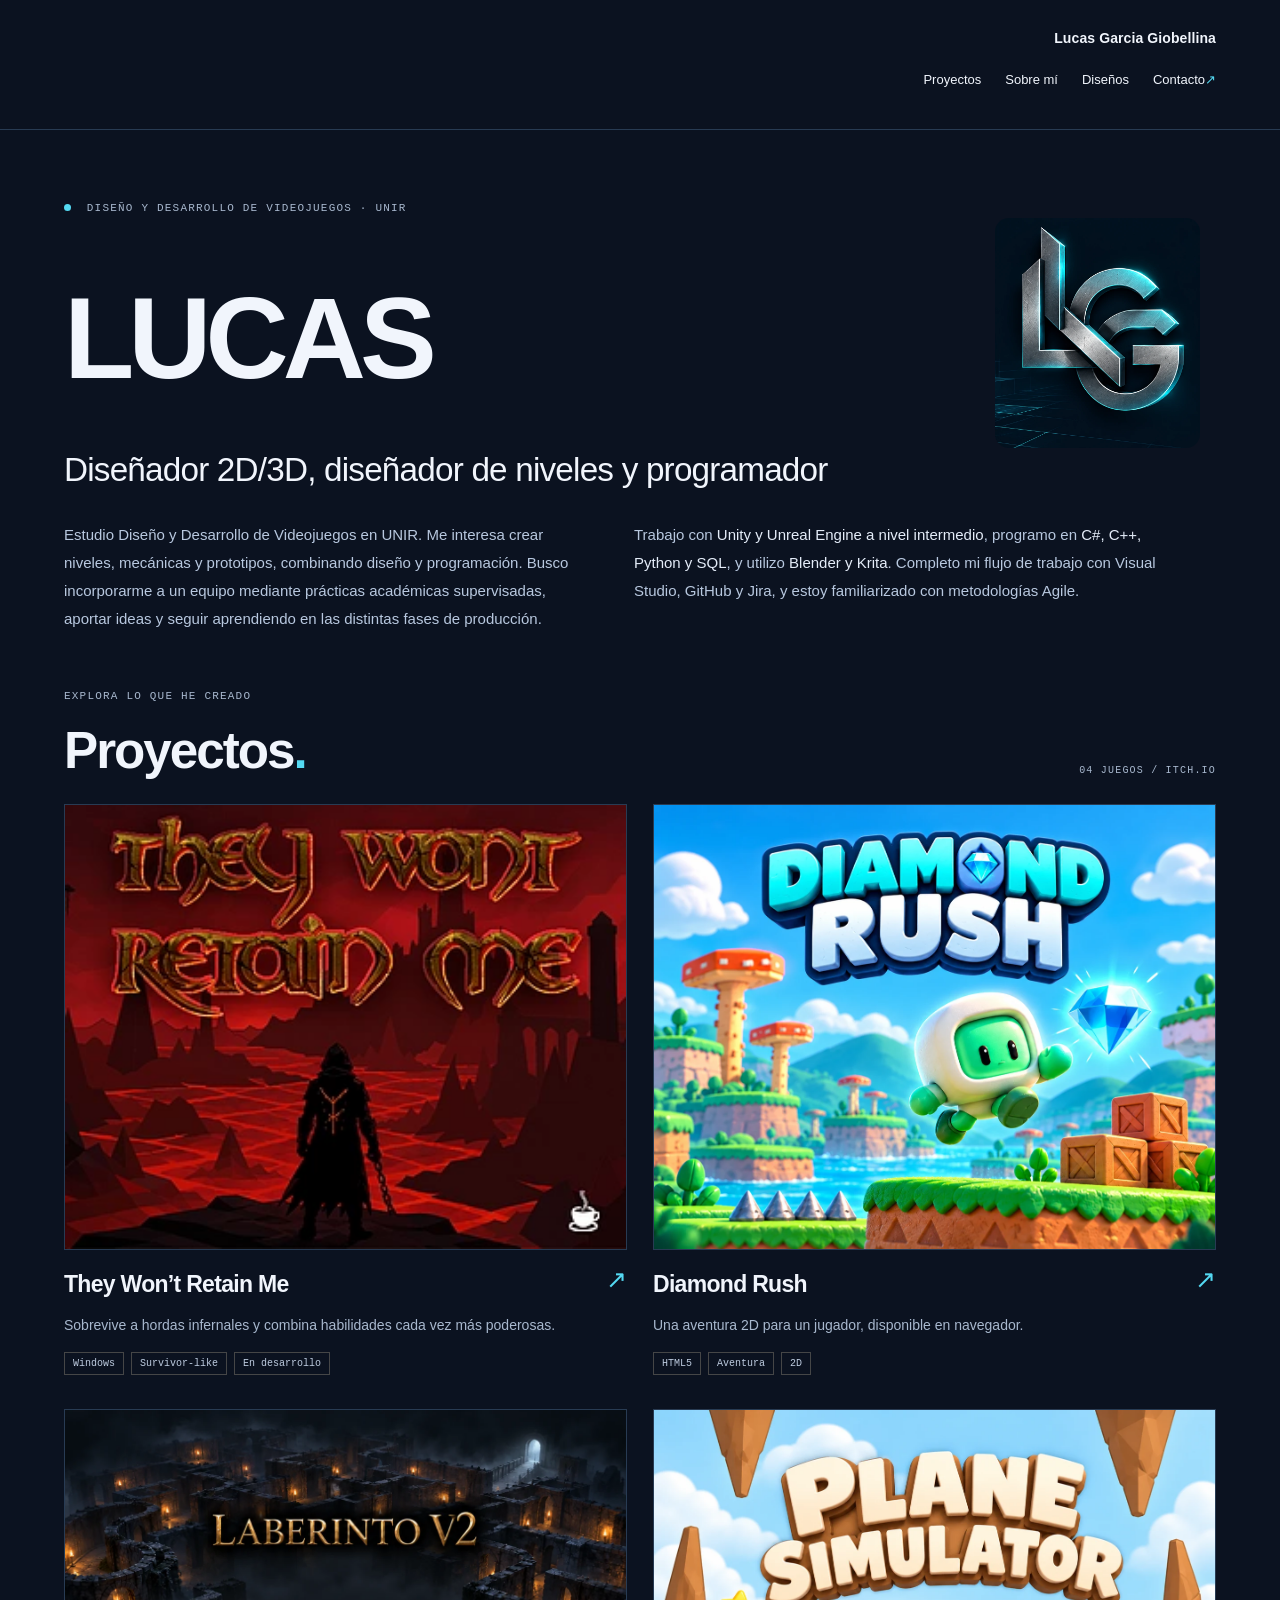
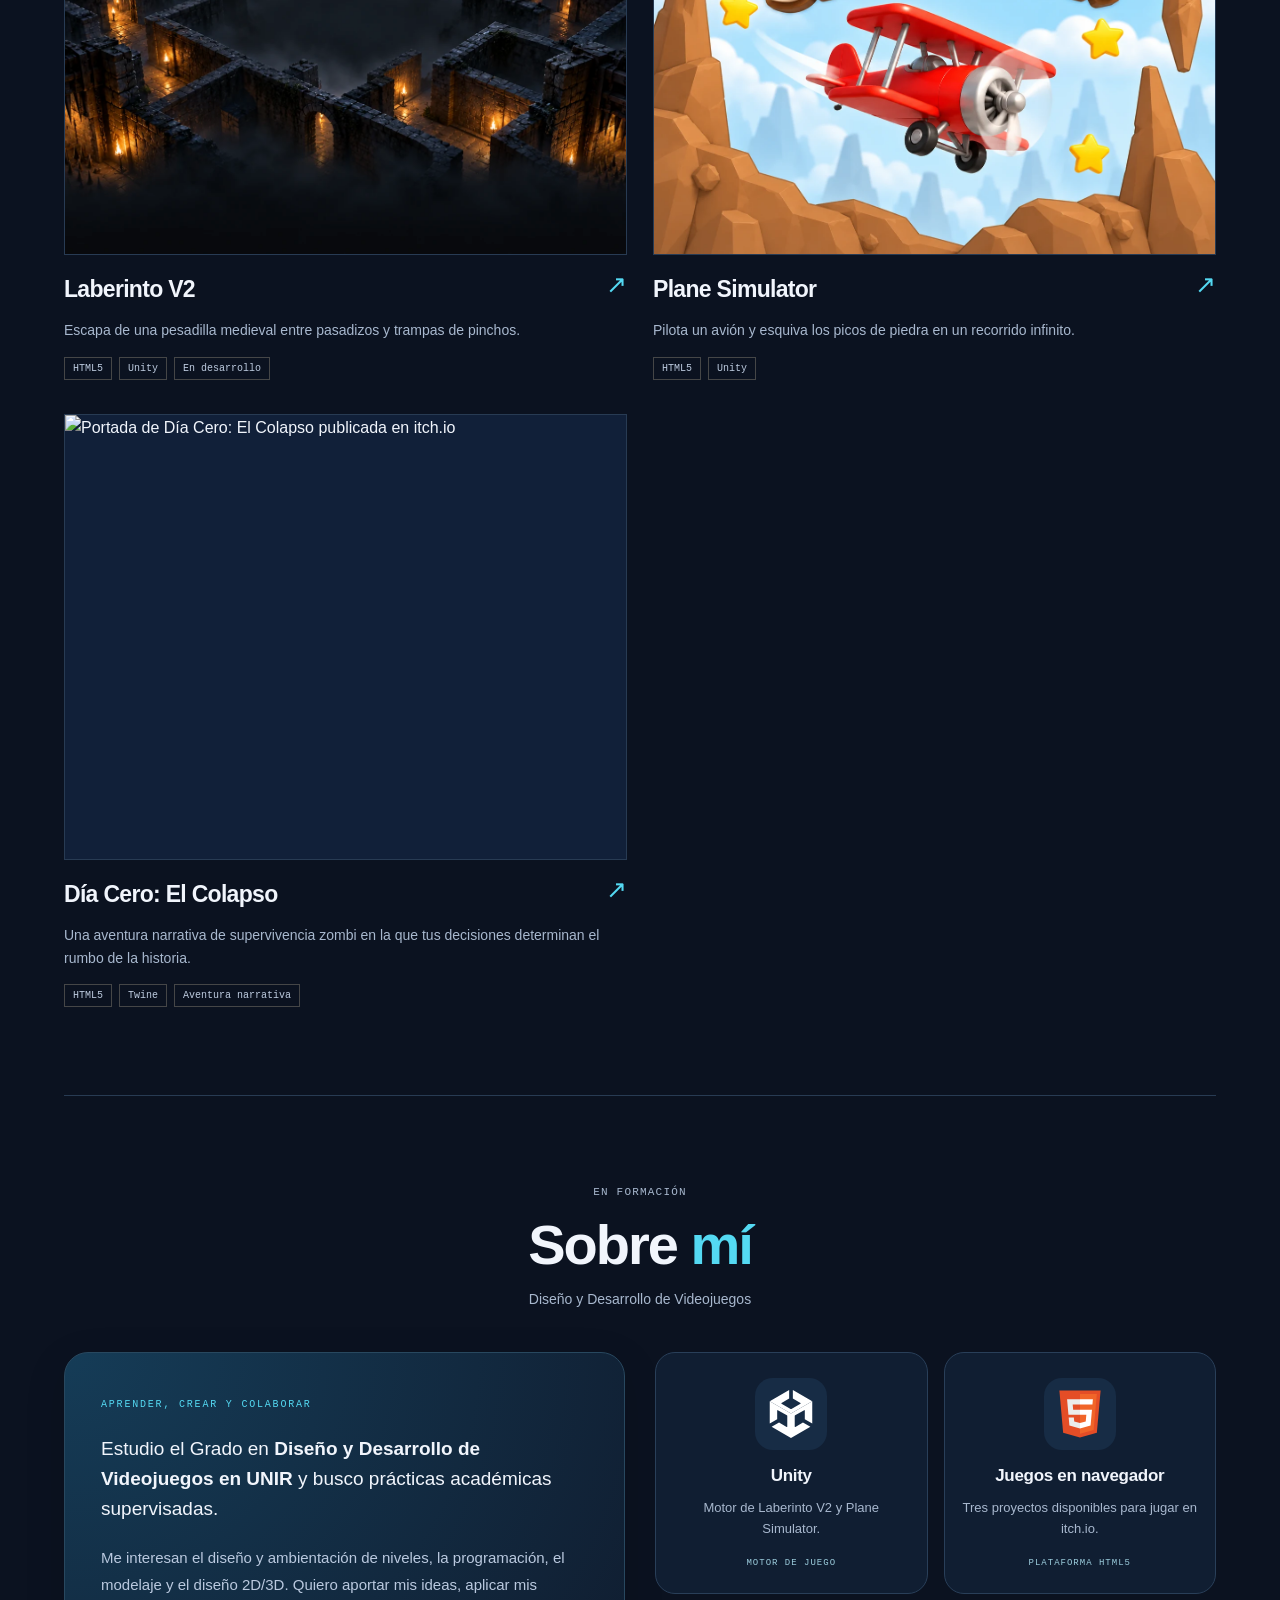
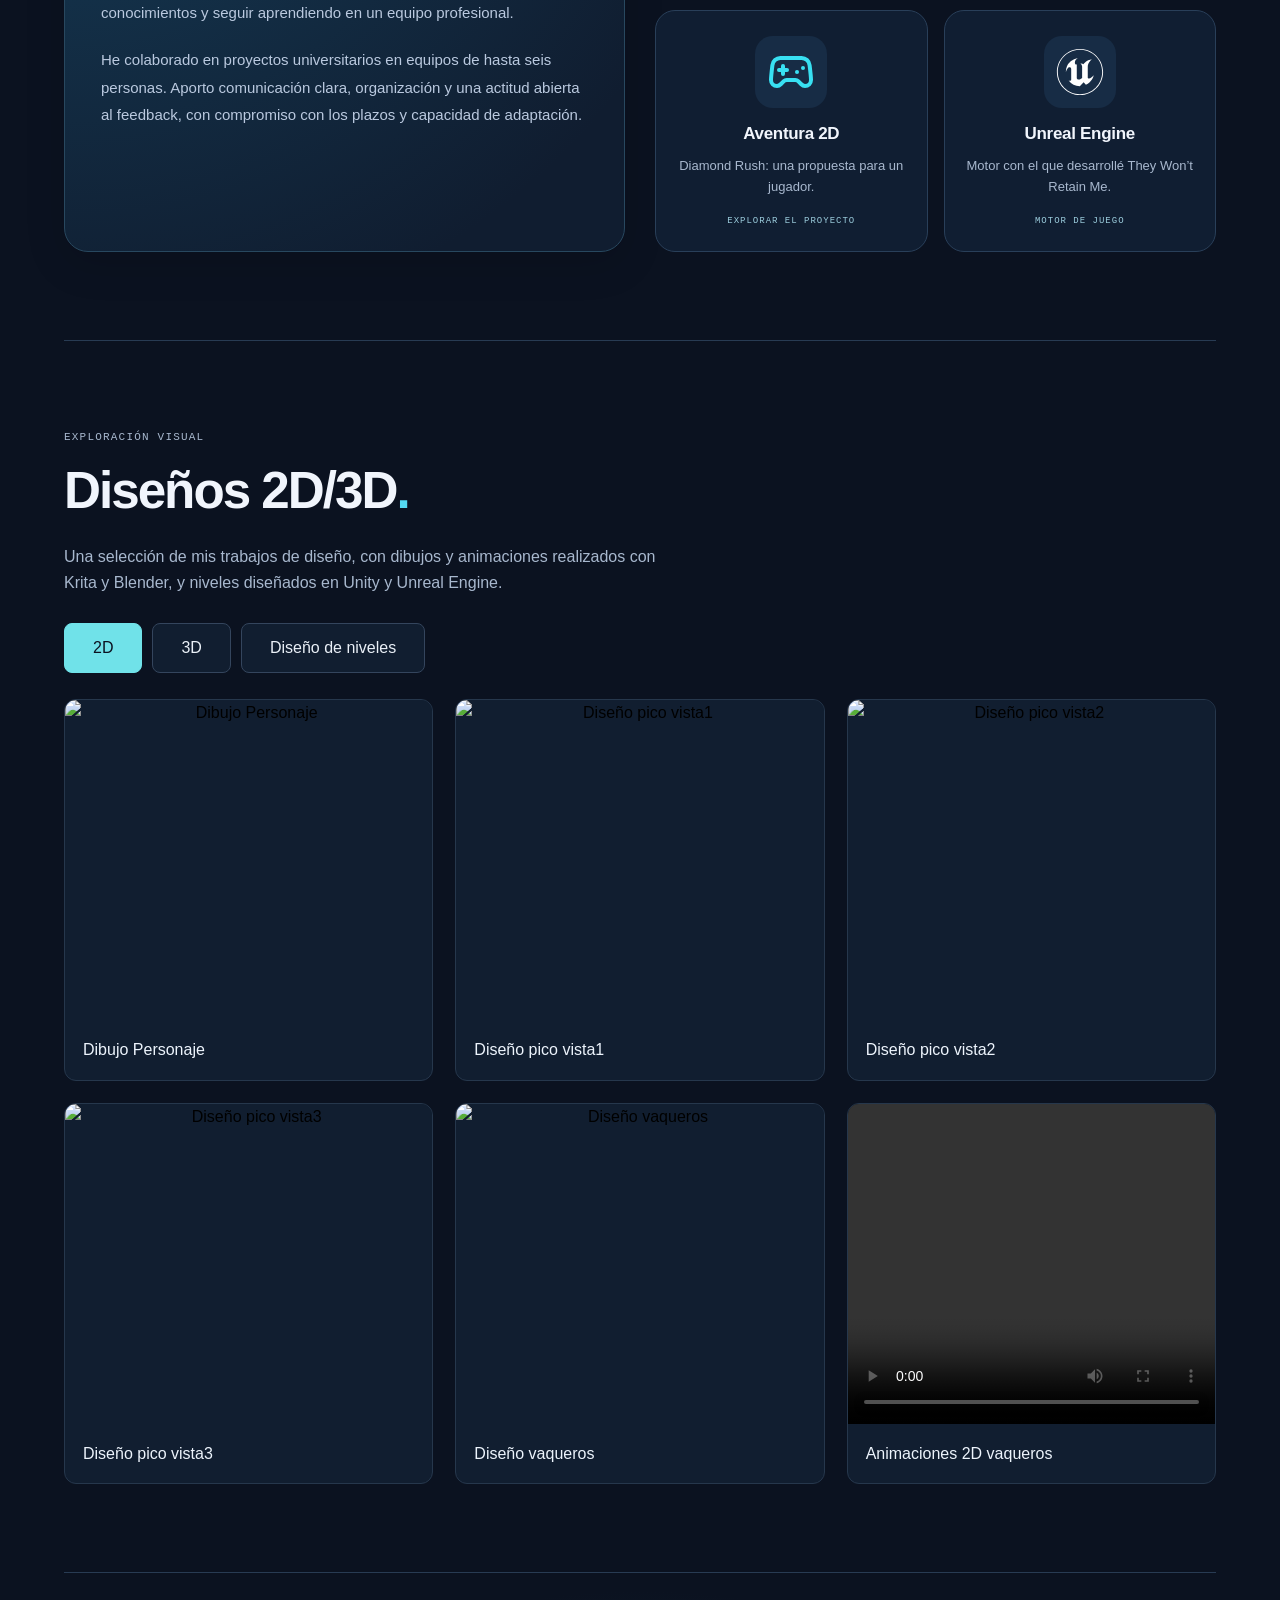
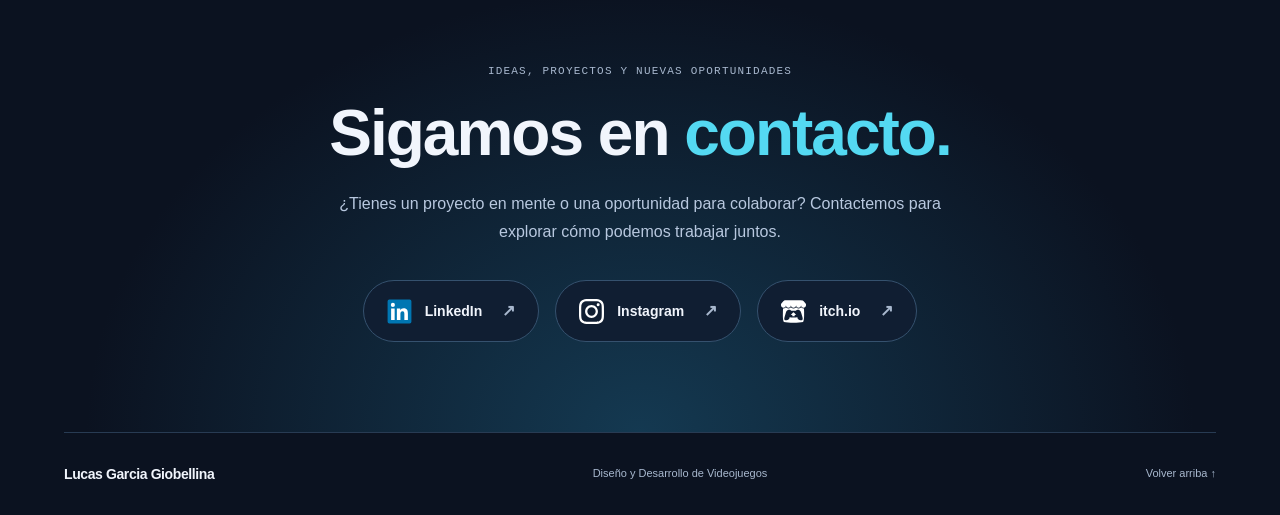
==== commit b43a1c74: "Add files via upload" ====
--- a/index.html
+++ b/index.html
@@ -1,4 +1,4 @@
-<!doctype html><html lang="es"><head><meta charset="utf-8"><meta name="viewport" content="width=device-width, initial-scale=1"><meta name="theme-color" content="#0b1220"><title>Lucas Garcia Giobellina — Diseño y Desarrollo de Videojuegos</title><meta name="description" content="Portfolio de Lucas Garcia Giobellina, estudiante universitario de Diseño y Desarrollo de Videojuegos. Explora cuatro proyectos y juega en itch.io."><meta property="og:title" content="Lucas Garcia Giobellina — Portfolio de videojuegos"><meta property="og:description" content="Juegos, ideas y un proceso de aprendizaje en marcha."><meta property="og:type" content="website"><meta property="og:image" content="https://img.itch.zone/aW1nLzI3NTM2OTYxLnBuZw==/315x250%23c/veVWFC.png"><link rel="stylesheet" href="style.css"><script defer src="projects.js"></script><script defer src="app.js"></script></head><body>
+<!doctype html><html lang="es"><head><meta charset="utf-8"><meta name="viewport" content="width=device-width, initial-scale=1"><meta name="theme-color" content="#0b1220"><title>Lucas Garcia Giobellina — Diseño y Desarrollo de Videojuegos</title><meta name="description" content="Portfolio de Lucas Garcia Giobellina, estudiante universitario de Diseño y Desarrollo de Videojuegos. Explora mis proyectos y juega en itch.io."><meta property="og:title" content="Lucas Garcia Giobellina — Portfolio de videojuegos"><meta property="og:description" content="Juegos, ideas y un proceso de aprendizaje en marcha."><meta property="og:type" content="website"><meta property="og:image" content="https://img.itch.zone/aW1nLzI3NTM2OTYxLnBuZw==/315x250%23c/veVWFC.png"><link rel="stylesheet" href="style.css"><script defer src="projects.js"></script><script defer src="app.js"></script></head><body>
 <a class="skip" href="#main">Saltar al contenido</a><header><div class="header-right"><span class="header-fullname">Lucas Garcia Giobellina</span><nav aria-label="Principal"><a href="#proyectos">Proyectos</a><a href="sobre-mi.html">Sobre mí</a><a href="#disenos">Diseños</a><a href="#contacto">Contacto <span>↗</span></a></nav></div></header>
 <main id="main"><section id="inicio" class="hero hero-profile" aria-labelledby="intro-title"><div class="eyebrow"><span class="dot"></span> DISEÑO Y DESARROLLO DE VIDEOJUEGOS · UNIR</div><div class="hero-line"><h1 id="intro-title">LUCAS</h1><img class="hero-personal-logo" src="assets/lucas-logo-metal.webp" alt="Logotipo LG metálico de Lucas Garcia Giobellina, con iluminación cian" width="273" height="307"></div><p class="hero-role">Diseñador 2D/3D, diseñador de niveles y programador</p><div class="hero-intro"><p>Estudio Diseño y Desarrollo de Videojuegos en UNIR. Me interesa crear niveles, mecánicas y prototipos, combinando diseño y programación. Busco incorporarme a un equipo mediante prácticas académicas supervisadas, aportar ideas y seguir aprendiendo en las distintas fases de producción.</p><p>Trabajo con <strong>Unity y Unreal Engine a nivel intermedio</strong>, programo en <strong>C#, C++, Python y SQL</strong>, y utilizo <strong>Blender y Krita</strong>. Completo mi flujo de trabajo con Visual Studio, GitHub y Jira, y estoy familiarizado con metodologías Agile.</p></div></section>
 
@@ -9,7 +9,7 @@
 <div class="about-layout"><div class="about-bio"><span class="about-kicker">APRENDER, CREAR Y COLABORAR</span><p class="about-intro">Estudio el Grado en <strong>Diseño y Desarrollo de Videojuegos en UNIR</strong> y busco prácticas académicas supervisadas.</p><p>Me interesan el diseño y ambientación de niveles, la programación, el modelaje y el diseño 2D/3D. Quiero aportar mis ideas, aplicar mis conocimientos y seguir aprendiendo en un equipo profesional.</p><p>He colaborado en proyectos universitarios en equipos de hasta seis personas. Aporto comunicación clara, organización y una actitud abierta al feedback, con compromiso con los plazos y capacidad de adaptación.</p></div>
 <div class="about-areas" aria-label="Tecnologías y propuestas presentes en mis proyectos"><article class="area-card"><span class="area-icon"><img class="engine-logo" src="assets/unity.svg" alt="Logotipo de Unity" width="48" height="48"></span><h3>Unity</h3><p>Motor de Laberinto V2 y Plane Simulator.</p><span class="area-foot">MOTOR DE JUEGO</span></article><article class="area-card"><span class="area-icon"><img src="assets/html5.svg" alt="Logotipo de HTML5" width="48" height="48"></span><h3>Juegos en navegador</h3><p>Tres proyectos disponibles para jugar en itch.io.</p><span class="area-foot">PLATAFORMA HTML5</span></article><article class="area-card"><span class="area-icon"><img class="game-logo" src="assets/gamepad.svg" alt="Icono de mando de videojuegos" width="48" height="48"></span><h3>Aventura 2D</h3><p>Diamond Rush: una propuesta para un jugador.</p><span class="area-foot">EXPLORAR EL PROYECTO</span></article><article class="area-card"><span class="area-icon"><img class="engine-logo" src="assets/unreal.svg" alt="Logotipo de Unreal Engine" width="48" height="48"></span><h3>Unreal Engine</h3><p>Motor con el que desarrollé They Won’t Retain Me.</p><span class="area-foot">MOTOR DE JUEGO</span></article></div></div></section>
 
-<section id="disenos" class="designs section" aria-labelledby="designs-title"><div class="section-head"><div><div class="eyebrow">EXPLORACIÓN VISUAL</div><h2 id="designs-title">Diseños 2D/3D<span class="accent">.</span></h2></div></div><p class="designs-intro">Un espacio para compartir mis trabajos de diseño 2D y 3D.</p><div class="designs-pending"><span class="designs-label">PRÓXIMAMENTE</span><p>La selección de imágenes y modelos estará disponible aquí.</p></div><div id="design-gallery" class="grid"></div></section>
+<section id="disenos" class="designs section" aria-labelledby="designs-title"><div class="section-head"><div><div class="eyebrow">EXPLORACIÓN VISUAL</div><h2 id="designs-title">Diseños 2D/3D<span class="accent">.</span></h2></div></div><p class="designs-intro">Una selección de mis trabajos de diseño, con dibujos y animaciones realizados con Krita y Blender, y niveles diseñados en Unity y Unreal Engine.</p><div class="art-filters" aria-label="Tipo de diseño"><button type="button" data-category="2d" aria-pressed="true">2D</button><button type="button" data-category="3d" aria-pressed="false">3D</button><button type="button" data-category="niveles" aria-pressed="false">Diseño de niveles</button></div><div id="art-2d" class="art-grid"><figure class="art-card"><button type="button" class="art-open" data-art="assets/dibujo-personaje.webp" data-title="Dibujo Personaje" aria-label="Ampliar Dibujo Personaje"><img src="assets/dibujo-personaje.webp" alt="Dibujo Personaje" width="409" height="519" loading="lazy"></button><figcaption>Dibujo Personaje</figcaption></figure><figure class="art-card"><button type="button" class="art-open" data-art="assets/diseno-pico-vista1.webp" data-title="Diseño pico vista1" aria-label="Ampliar Diseño pico vista1"><img src="assets/diseno-pico-vista1.webp" alt="Diseño pico vista1" width="265" height="300" loading="lazy"></button><figcaption>Diseño pico vista1</figcaption></figure><figure class="art-card"><button type="button" class="art-open" data-art="assets/diseno-pico-vista2.webp" data-title="Diseño pico vista2" aria-label="Ampliar Diseño pico vista2"><img src="assets/diseno-pico-vista2.webp" alt="Diseño pico vista2" width="370" height="436" loading="lazy"></button><figcaption>Diseño pico vista2</figcaption></figure><figure class="art-card"><button type="button" class="art-open" data-art="assets/diseno-pico-vista3.webp" data-title="Diseño pico vista3" aria-label="Ampliar Diseño pico vista3"><img src="assets/diseno-pico-vista3.webp" alt="Diseño pico vista3" width="180" height="510" loading="lazy"></button><figcaption>Diseño pico vista3</figcaption></figure><figure class="art-card"><button type="button" class="art-open" data-art="assets/diseno-vaqueros.webp" data-title="Diseño vaqueros" aria-label="Ampliar Diseño vaqueros"><img src="assets/diseno-vaqueros.webp" alt="Diseño vaqueros" width="518" height="428" loading="lazy"></button><figcaption>Diseño vaqueros</figcaption></figure><figure class="art-card art-video"><video controls playsinline preload="metadata" aria-label="Animaciones 2D vaqueros" width="1280" height="720"><source src="assets/animaciones-2d-vaqueros.mp4" type="video/mp4">Tu navegador no permite reproducir este vídeo. <a href="assets/animaciones-2d-vaqueros.mp4">Abrir vídeo</a></video><figcaption>Animaciones 2D vaqueros </figcaption></figure></div><div id="art-3d" class="art-grid" hidden><figure class="art-card"><button type="button" class="art-open" data-art="assets/proceso-lego1.webp" data-title="Proceso Lego1" aria-label="Ampliar Proceso Lego1"><img src="assets/proceso-lego1.webp" alt="Proceso Lego1: modelado 3D en Blender" width="1314" height="817" loading="lazy"></button><figcaption>Proceso Lego1</figcaption></figure><figure class="art-card"><button type="button" class="art-open" data-art="assets/proceso-lego2.webp" data-title="Proceso Lego2" aria-label="Ampliar Proceso Lego2"><img src="assets/proceso-lego2.webp" alt="Proceso Lego2: modelado 3D en Blender" width="1182" height="669" loading="lazy"></button><figcaption>Proceso Lego2</figcaption></figure><figure class="art-card"><button type="button" class="art-open" data-art="assets/proceso-lego3.webp" data-title="Proceso Lego3" aria-label="Ampliar Proceso Lego3"><img src="assets/proceso-lego3.webp" alt="Proceso Lego3: modelado 3D en Blender" width="724" height="807" loading="lazy"></button><figcaption>Proceso Lego3</figcaption></figure><figure class="art-card"><button type="button" class="art-open" data-art="assets/lego-vista1.webp" data-title="Lego Vista1" aria-label="Ampliar Lego Vista1"><img src="assets/lego-vista1.webp" alt="Lego Vista1" width="250" height="414" loading="lazy"></button><figcaption>Lego Vista1</figcaption></figure><figure class="art-card"><button type="button" class="art-open" data-art="assets/lego-vista2.webp" data-title="Lego Vista2" aria-label="Ampliar Lego Vista2"><img src="assets/lego-vista2.webp" alt="Lego Vista2" width="233" height="426" loading="lazy"></button><figcaption>Lego Vista2</figcaption></figure><figure class="art-card"><button type="button" class="art-open" data-art="assets/lego-vista3.webp" data-title="Lego Vista3" aria-label="Ampliar Lego Vista3"><img src="assets/lego-vista3.webp" alt="Lego Vista3" width="178" height="439" loading="lazy"></button><figcaption>Lego Vista3</figcaption></figure><figure class="art-card"><button type="button" class="art-open" data-art="assets/lego-vista4.webp" data-title="Lego Vista4" aria-label="Ampliar Lego Vista4"><img src="assets/lego-vista4.webp" alt="Lego Vista4" width="263" height="434" loading="lazy"></button><figcaption>Lego Vista4</figcaption></figure><figure class="art-card"><button type="button" class="art-open" data-art="assets/lego-vista5.webp" data-title="Lego Vista5" aria-label="Ampliar Lego Vista5"><img src="assets/lego-vista5.webp" alt="Lego Vista5" width="307" height="179" loading="lazy"></button><figcaption>Lego Vista5</figcaption></figure><figure class="art-card"><button type="button" class="art-open" data-art="assets/lego-vista6.webp" data-title="Lego Vista6" aria-label="Ampliar Lego Vista6"><img src="assets/lego-vista6.webp" alt="Lego Vista6" width="297" height="164" loading="lazy"></button><figcaption>Lego Vista6</figcaption></figure><figure class="art-card"><button type="button" class="art-open" data-art="assets/diseno-torre-medieval1.webp" data-title="Diseño torre medieval1" aria-label="Ampliar Diseño torre medieval1"><img src="assets/diseno-torre-medieval1.webp" alt="Diseño torre medieval1" width="218" height="364" loading="lazy"></button><figcaption>Diseño torre medieval1</figcaption></figure><figure class="art-card"><button type="button" class="art-open" data-art="assets/diseno-torre-medieval2.webp" data-title="Diseño torre medieval2" aria-label="Ampliar Diseño torre medieval2"><img src="assets/diseno-torre-medieval2.webp" alt="Diseño torre medieval2" width="353" height="455" loading="lazy"></button><figcaption>Diseño torre medieval2</figcaption></figure><figure class="art-card"><button type="button" class="art-open" data-art="assets/diseno-torre-medieval3.webp" data-title="Diseño torre medieval3" aria-label="Ampliar Diseño torre medieval3"><img src="assets/diseno-torre-medieval3.webp" alt="Diseño torre medieval3" width="430" height="541" loading="lazy"></button><figcaption>Diseño torre medieval3</figcaption></figure><figure class="art-card"><button type="button" class="art-open" data-art="assets/casa-medieval1.webp" data-title="Casa Medieval1" aria-label="Ampliar Casa Medieval1"><img src="assets/casa-medieval1.webp" alt="Casa Medieval1" width="547" height="349" loading="lazy"></button><figcaption>Casa Medieval1</figcaption></figure><figure class="art-card"><button type="button" class="art-open" data-art="assets/casa-medieval2.webp" data-title="Casa Medieval2" aria-label="Ampliar Casa Medieval2"><img src="assets/casa-medieval2.webp" alt="Casa Medieval2" width="692" height="445" loading="lazy"></button><figcaption>Casa Medieval2</figcaption></figure><figure class="art-card"><button type="button" class="art-open" data-art="assets/casa-medieval3.webp" data-title="Casa Medieval3" aria-label="Ampliar Casa Medieval3"><img src="assets/casa-medieval3.webp" alt="Casa Medieval3" width="471" height="259" loading="lazy"></button><figcaption>Casa Medieval3</figcaption></figure><figure class="art-card art-video"><video controls playsinline preload="metadata" aria-label="Minipractica Robot y Perro Robot"><source src="assets/minipractica-robot-y-perro-robot.mp4" type="video/mp4"></video><figcaption>Minipractica Robot y Perro Robot</figcaption></figure><figure class="art-card art-video"><video controls playsinline preload="metadata" aria-label="Minipractica Coche en Movimiento"><source src="assets/minipractica-coche-en-movimiento.mp4" type="video/mp4"></video><figcaption>Minipractica Coche en Movimiento</figcaption></figure><figure class="art-card art-video"><video controls playsinline preload="metadata" aria-label="Minipractica Dron"><source src="assets/minipractica-dron.mp4" type="video/mp4"></video><figcaption>Minipractica Dron</figcaption></figure><figure class="art-card art-video"><video controls playsinline preload="metadata" aria-label="Minipractica Molino"><source src="assets/minipractica-molino.mp4" type="video/mp4"></video><figcaption>Minipractica Molino</figcaption></figure></div><div id="art-niveles" class="art-grid" hidden><figure class="art-card"><button type="button" class="art-open" data-art="assets/diseno-niveles-1.webp" data-title="Vista general del nivel" aria-label="Ampliar Vista general del nivel"><img src="assets/diseno-niveles-1.webp" alt="Vista general del nivel" width="1919" height="1029" loading="lazy"></button><figcaption>Vista general del nivel</figcaption></figure><figure class="art-card"><button type="button" class="art-open" data-art="assets/diseno-niveles-2.webp" data-title="Controles del nivel" aria-label="Ampliar Controles del nivel"><img src="assets/diseno-niveles-2.webp" alt="Controles del nivel" width="631" height="504" loading="lazy"></button><figcaption>Controles del nivel</figcaption></figure><figure class="art-card"><button type="button" class="art-open" data-art="assets/diseno-niveles-3.webp" data-title="Exploración de las oficinas" aria-label="Ampliar Exploración de las oficinas"><img src="assets/diseno-niveles-3.webp" alt="Exploración de las oficinas" width="1915" height="956" loading="lazy"></button><figcaption>Exploración de las oficinas</figcaption></figure><figure class="art-card"><button type="button" class="art-open" data-art="assets/diseno-niveles-4.webp" data-title="Zona de salida" aria-label="Ampliar Zona de salida"><img src="assets/diseno-niveles-4.webp" alt="Zona de salida" width="1915" height="986" loading="lazy"></button><figcaption>Zona de salida</figcaption></figure><figure class="art-card"><button type="button" class="art-open" data-art="assets/diseno-niveles-5.webp" data-title="Recogida de la llave" aria-label="Ampliar Recogida de la llave"><img src="assets/diseno-niveles-5.webp" alt="Recogida de la llave" width="1918" height="981" loading="lazy"></button><figcaption>Recogida de la llave</figcaption></figure><figure class="art-card art-video"><video controls playsinline preload="metadata" aria-label="Recorrido del nivel en Unity"><source src="assets/diseno-niveles-recorrido.mp4" type="video/mp4"></video><figcaption>Recorrido del nivel en Unity</figcaption></figure><figure class="art-card"><button type="button" class="art-open" data-art="assets/niveles-unreal-1.webp" data-title="Escenario exterior en Unreal Engine" aria-label="Ampliar Escenario exterior en Unreal Engine"><img src="assets/niveles-unreal-1.webp" alt="Escenario exterior en Unreal Engine" width="1871" height="852" loading="lazy"></button><figcaption>Escenario exterior en Unreal Engine</figcaption></figure><figure class="art-card"><button type="button" class="art-open" data-art="assets/niveles-unreal-2.webp" data-title="Cabaña e iluminación" aria-label="Ampliar Cabaña e iluminación"><img src="assets/niveles-unreal-2.webp" alt="Cabaña e iluminación" width="1878" height="917" loading="lazy"></button><figcaption>Cabaña e iluminación</figcaption></figure><figure class="art-card"><button type="button" class="art-open" data-art="assets/niveles-unreal-3.webp" data-title="Entrada del edificio" aria-label="Ampliar Entrada del edificio"><img src="assets/niveles-unreal-3.webp" alt="Entrada del edificio" width="1887" height="763" loading="lazy"></button><figcaption>Entrada del edificio</figcaption></figure><figure class="art-card"><button type="button" class="art-open" data-art="assets/niveles-unreal-4.webp" data-title="Interior e iluminación ambiental" aria-label="Ampliar Interior e iluminación ambiental"><img src="assets/niveles-unreal-4.webp" alt="Interior e iluminación ambiental" width="1856" height="952" loading="lazy"></button><figcaption>Interior e iluminación ambiental</figcaption></figure><figure class="art-card"><button type="button" class="art-open" data-art="assets/niveles-unreal-5.webp" data-title="Detalles del escenario interior" aria-label="Ampliar Detalles del escenario interior"><img src="assets/niveles-unreal-5.webp" alt="Detalles del escenario interior" width="1876" height="965" loading="lazy"></button><figcaption>Detalles del escenario interior</figcaption></figure><figure class="art-card art-video"><video controls playsinline preload="metadata" aria-label="Recorrido del escenario en Unreal Engine"><source src="assets/niveles-unreal-recorrido.mp4" type="video/mp4"></video><figcaption>Recorrido del escenario en Unreal Engine</figcaption></figure></div><dialog id="art-dialog" class="art-dialog"><button type="button" class="art-close" aria-label="Cerrar imagen">Cerrar ×</button><img alt=""><p></p></dialog></section>
 <section id="contacto" class="contact-v2 section" aria-labelledby="contact-title"><div class="eyebrow">IDEAS, PROYECTOS Y NUEVAS OPORTUNIDADES</div><h2 id="contact-title">Sigamos en <span>contacto.</span></h2><p>¿Tienes un proyecto en mente o una oportunidad para colaborar? Contactemos para explorar cómo podemos trabajar juntos.</p><div class="social-links" aria-label="Mis perfiles"><a class="social-link social-linkedin" href="https://www.linkedin.com/in/lucasggiobe/" target="_blank" rel="noopener noreferrer"><img src="assets/linkedin.svg" width="25" height="25" alt=""><span>LinkedIn</span><span class="social-arrow" aria-hidden="true">↗</span></a><a class="social-link social-instagram" href="https://www.instagram.com/lucas.garcia.giobe/" target="_blank" rel="noopener noreferrer"><img src="assets/instagram.svg" width="25" height="25" alt=""><span>Instagram</span><span class="social-arrow" aria-hidden="true">↗</span></a><a class="social-link social-itch" href="https://lucas25gg.itch.io/" target="_blank" rel="noopener noreferrer"><img src="assets/itchio.svg" width="25" height="25" alt=""><span>itch.io</span><span class="social-arrow" aria-hidden="true">↗</span></a></div></section>
 </main><footer><a class="brand" href="#inicio">Lucas Garcia Giobellina</a><span>Diseño y Desarrollo de Videojuegos</span><a href="#inicio">Volver arriba ↑</a></footer>
 <dialog id="detail" aria-labelledby="detail-title"><button id="close-detail" class="close" aria-label="Cerrar detalle">Cerrar ×</button><div id="detail-content"></div></dialog></body></html>
--- a/style.css
+++ b/style.css
@@ -31,3 +31,26 @@
 
 /* Espacio para futuros trabajos de diseño */
 .designs-intro{color:var(--muted);max-width:620px;font-size:16px;margin:0 0 28px}.designs-pending{padding:30px;border:1px dashed #35516e;background:#101e32;border-radius:16px}.designs-label{font:11px monospace;letter-spacing:1.5px;color:var(--accent)}.designs-pending p{color:var(--muted);font-size:14px;margin:12px 0 0}#design-gallery:empty{display:none}
+
+/* Adaptación final a móvil, tableta y escritorio */
+img{max-width:100%}header,main,footer{width:100%}.header-right{max-width:100%;min-width:0}header nav{flex-wrap:wrap;justify-content:flex-end;gap:8px 24px}header nav a{display:inline-flex;align-items:center;min-height:44px}.hero-line,.hero-intro,.grid,.about-layout,.about-areas,.section-head{min-width:0}.hero-line>*,.hero-intro>*,.grid>*,.about-layout>*,.about-areas>*{min-width:0}.project-top h3{overflow-wrap:anywhere}.section-head{gap:20px}.eyebrow,.counter{line-height:1.6}.about-bio,.area-card,.designs-pending{overflow-wrap:break-word}.hero-profile h1{font-size:clamp(48px,9vw,120px)}dialog{width:min(900px,calc(100% - 24px));max-height:calc(100dvh - 24px);overflow:auto;overscroll-behavior:contain}.close{min-height:44px}.detail-links .button{max-width:100%;white-space:normal}.detail-links{gap:16px}footer{flex-wrap:wrap}footer .brand{overflow-wrap:anywhere}.social-link{min-height:48px}
+@media(min-width:701px) and (max-width:1000px){.hero-intro{gap:26px}.about-layout{gap:22px}.about-bio{padding:26px}.area-card{padding:22px 15px}.hero-role{font-size:28px}}
+@media(max-width:700px){header{padding:16px 5%}.header-right{width:100%;align-items:flex-end;gap:3px}.header-fullname{font-size:14px}header nav{font-size:13px;gap:4px 20px}.hero-profile{padding-top:32px}.hero-line{align-items:center}.hero-personal-logo{margin-left:0;margin-right:0;width:100px}.hero-profile h1{font-size:clamp(48px,11vw,76px);letter-spacing:-3px}.hero-role{font-size:clamp(22px,4.5vw,28px);line-height:1.4;margin-bottom:22px}.hero-intro p{font-size:15px;line-height:1.75}.grid{grid-template-columns:1fr;gap:30px}.section{padding:52px 0}.section-head{align-items:flex-start;flex-wrap:wrap;gap:12px}.section-head h2{font-size:clamp(34px,7vw,46px);letter-spacing:-1.5px}.counter{font-size:10px}.about-heading{margin-bottom:28px}.about-heading h2,.about-page .about-heading h2{font-size:44px}.about-bio{padding:25px}.about-bio .about-intro{font-size:19px}.about-layout{gap:20px}.area-card h3{font-size:17px}.area-card p{font-size:14px}.area-foot{font-size:10px;line-height:1.6}.contact-v2{padding:52px 12px}.contact-v2 h2{font-size:clamp(32px,7vw,46px);letter-spacing:-1.5px}.contact-v2>p{font-size:15px}.designs-pending{padding:24px}.social-links{gap:12px}.social-link{font-size:14px;padding:14px 20px}footer{font-size:12px;gap:16px}footer .brand{font-size:14px;max-width:100%}dialog{padding:20px}dialog h2{font-size:34px;overflow-wrap:anywhere}}
+@media(max-width:380px){header nav{gap:4px 14px;font-size:12px}.hero-personal-logo{width:78px}.hero-profile h1{font-size:46px;letter-spacing:-2px}.hero-role{font-size:22px}.about-areas{grid-template-columns:1fr}.area-card{padding:24px}.area-card p{max-width:240px}.social-links{flex-direction:column;align-items:stretch}.social-link{justify-content:center}.contact-v2{padding-left:0;padding-right:0}.hero-line{gap:10px}.about-bio{padding:22px}.eyebrow{font-size:10px}}
+
+#detail .detail-section>.button{white-space:normal;max-width:100%;line-height:1.5}#detail .detail-section{margin-top:24px}
+
+/* Galería de diseños */
+.art-filters{display:flex;gap:10px;margin:26px 0}.art-filters button{font:inherit;padding:11px 28px;border:1px solid #34455d;border-radius:8px;background:#111e30;color:#eaf0f7;cursor:pointer}.art-filters button[aria-pressed="true"]{background:#70e2e9;color:#0b1220;border-color:#70e2e9}.art-grid{display:grid;grid-template-columns:repeat(3,minmax(0,1fr));gap:22px}.art-card{margin:0;min-width:0;background:#111e30;border:1px solid #26374c;border-radius:12px;overflow:hidden}.art-open{display:block;width:100%;height:310px;padding:16px;background:#fff;border:0;cursor:zoom-in}.art-open img{display:block;width:100%;height:100%;object-fit:contain}.art-card figcaption{padding:17px 18px;color:#edf4fc;font-size:16px}.art-empty{padding:35px 0;color:#b7c5d7}.art-dialog{position:fixed;width:min(900px,94vw);max-height:92vh;padding:20px;background:#111e30;color:#edf4fc;border:1px solid #34455d;border-radius:12px}.art-dialog::backdrop{background:#020812df}.art-dialog img{display:block;max-width:100%;height:auto;max-height:70vh;object-fit:contain;margin:16px auto;background:white}.art-dialog p{text-align:center}.art-close{display:block;margin-left:auto;padding:12px 18px;font:inherit;background:#20344b;color:#fff;border:0;border-radius:6px;cursor:pointer}[hidden]{display:none!important}@media(max-width:850px){.art-grid{grid-template-columns:repeat(2,minmax(0,1fr))}.art-open{height:290px}}@media(max-width:520px){.art-grid{grid-template-columns:1fr}.art-open{height:330px}}
+
+.art-video video{display:block;width:100%;height:310px;object-fit:contain;background:#fff}@media(max-width:850px){.art-video video{height:290px}}@media(max-width:520px){.art-video video{height:330px}}
+
+.video-expand,.video-toolbar button{font:inherit;padding:10px 14px;background:#20344b;color:#fff;border:1px solid #496079;border-radius:6px;cursor:pointer}.video-expand{display:block;margin-top:12px}.video-dialog{width:min(1200px,96vw);max-width:96vw;padding:12px;background:#0b1220;color:white;border:1px solid #34455d;border-radius:10px}.video-dialog::backdrop{background:#020812ed}.video-dialog video{display:block;width:100%;max-height:80vh;object-fit:contain;background:#000}.video-toolbar{display:flex;justify-content:space-between;gap:12px;margin-bottom:12px}
+
+/* Imágenes a sangre y tarjetas alineadas */
+.art-grid{align-items:stretch}.art-card{display:flex;flex-direction:column}.art-open{padding:0;background:#111e30;height:320px;overflow:hidden}.art-open img{width:100%;height:100%;object-fit:cover;object-position:center}.art-card figcaption{margin-top:auto}.art-dialog img{background:#111e30}.art-video video{height:320px;background:#111e30}@media(max-width:850px){.art-open,.art-video video{height:300px}}@media(max-width:520px){.art-open,.art-video video{height:360px}}
+
+/* Mostrar cada diseño completo sin recorte ni deformación. */
+.art-open img{object-fit:contain;object-position:center}.art-open{background:#111e30}
+
+.art-filters{flex-wrap:wrap}#art-niveles .art-open,#art-niveles .art-video video{height:auto;aspect-ratio:16/10}#art-niveles .art-open img{object-fit:contain}
